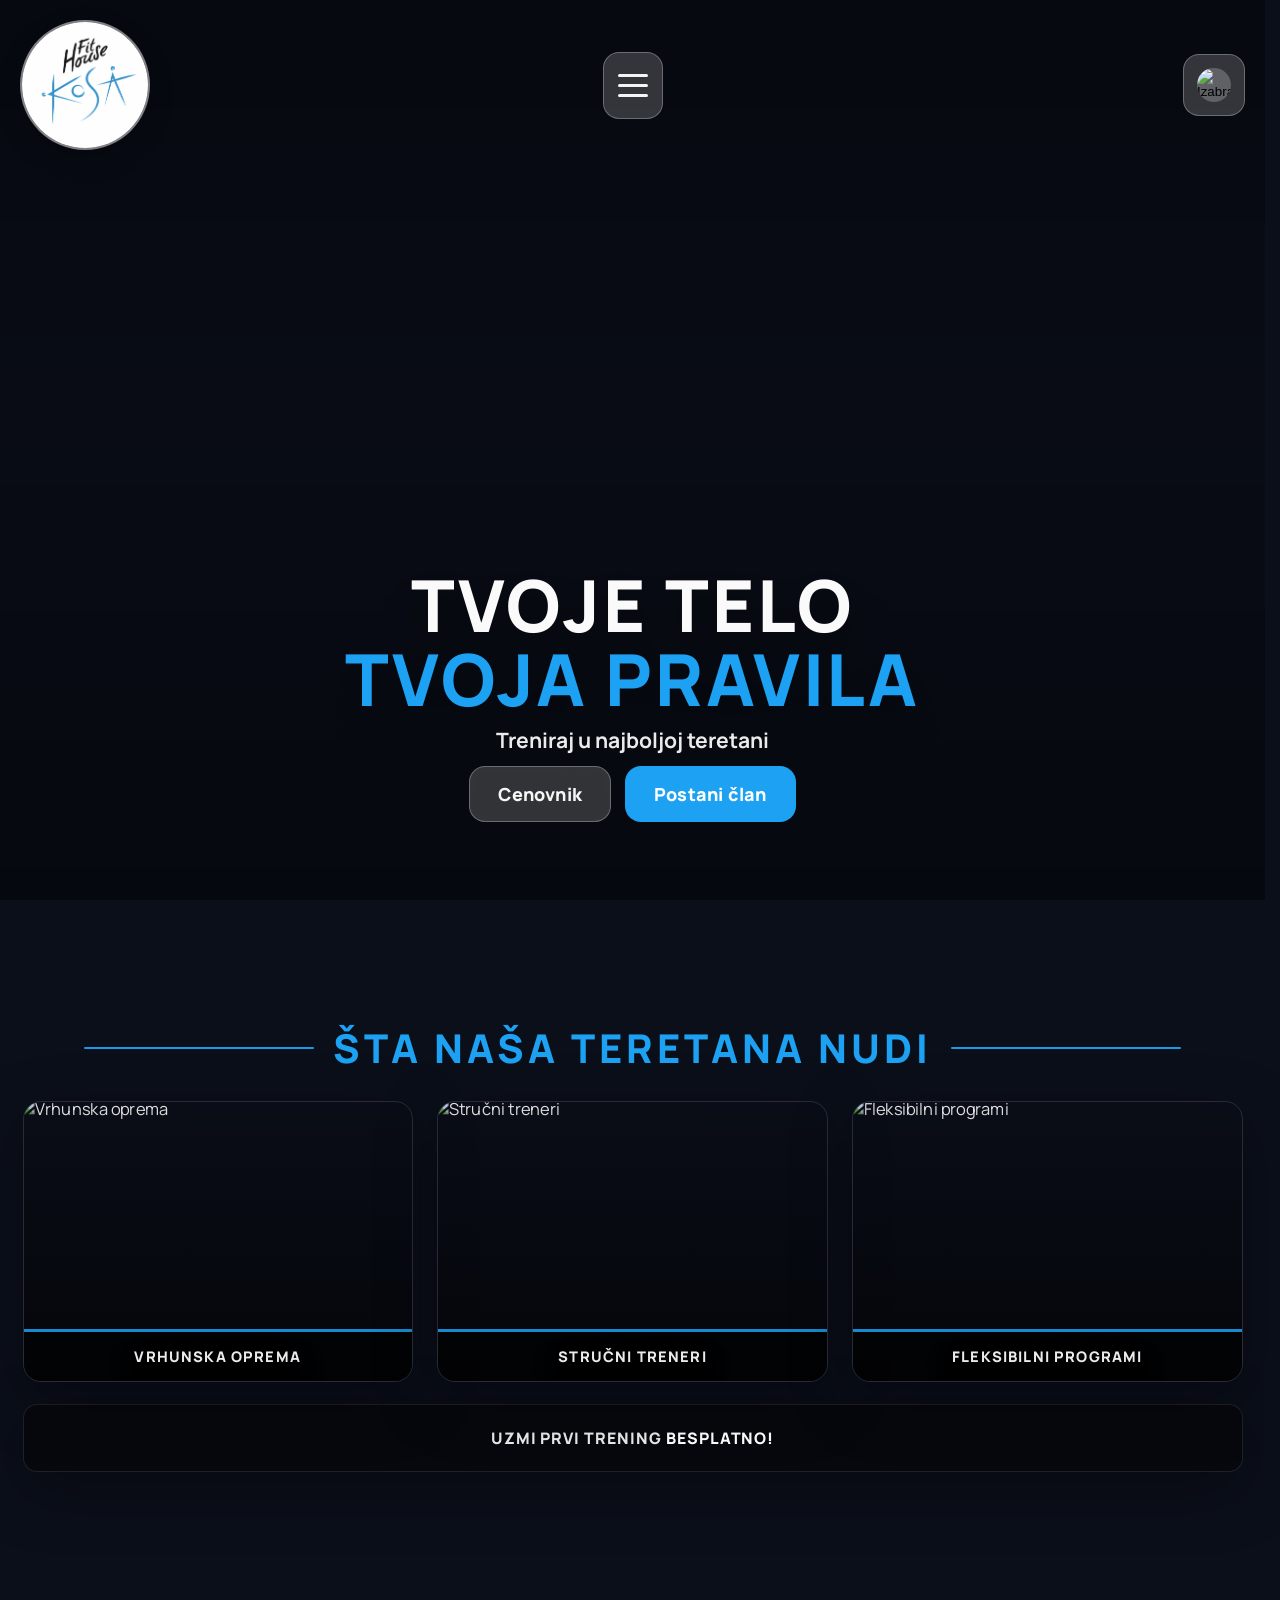
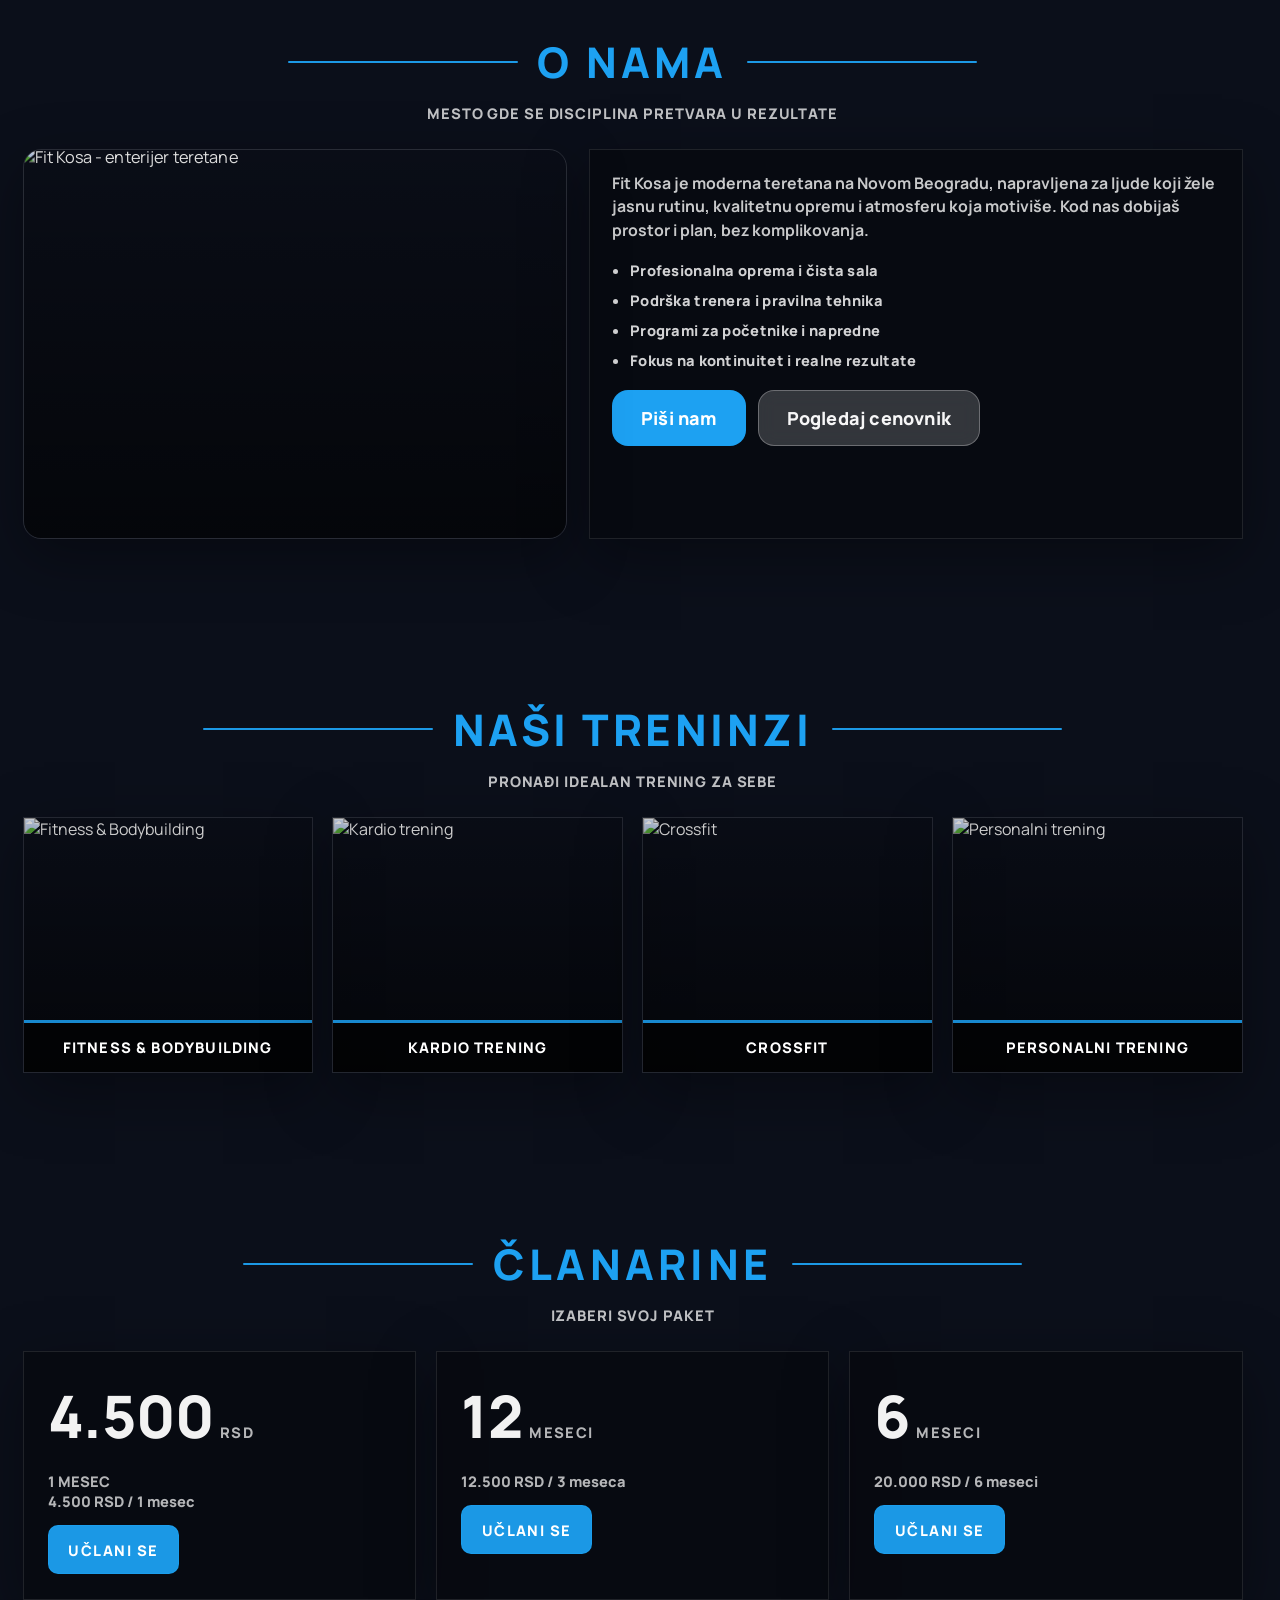
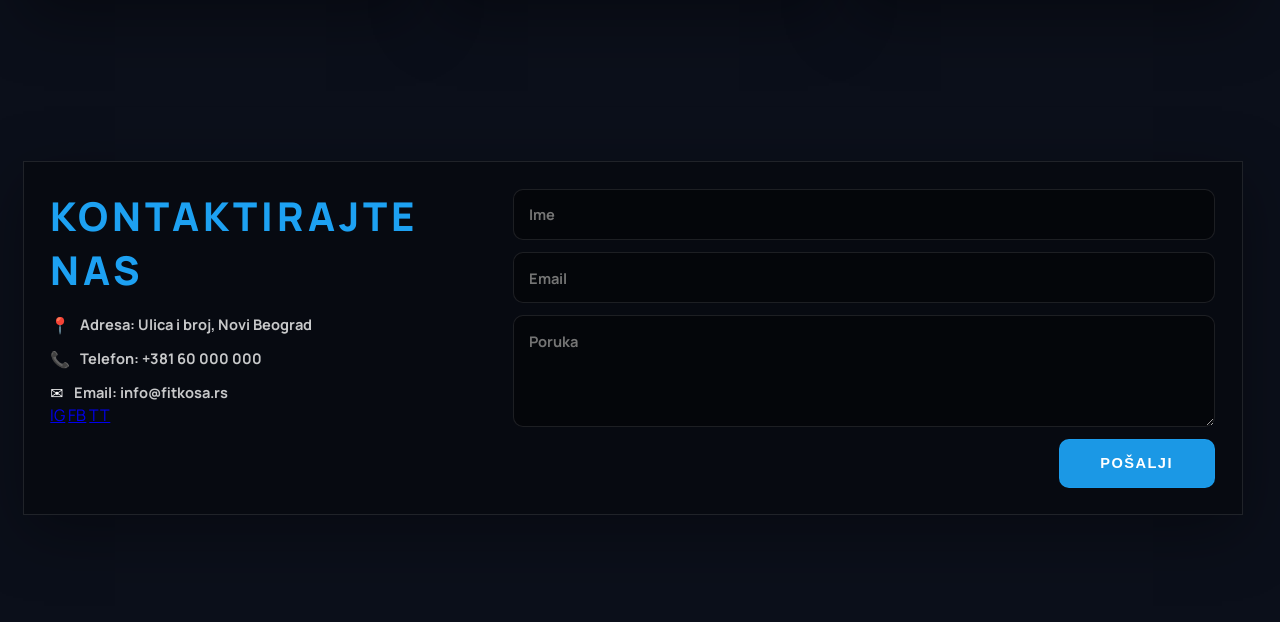
==== index.html @ b74ce701 "Add files via upload" ====
<!doctype html>
<html lang="sr">
  <head>
    <meta charset="UTF-8" />
    <meta name="viewport" content="width=device-width, initial-scale=1.0" />
    <title>Fit Kosa | Teretana Novi Beograd</title>

    <link rel="preconnect" href="https://fonts.googleapis.com" />
    <link rel="preconnect" href="https://fonts.gstatic.com" crossorigin />
    <link
      href="https://fonts.googleapis.com/css2?family=Manrope:wght@400;600;700;800&display=swap"
      rel="stylesheet"
    />

    <link rel="stylesheet" href="style.css" />
  </head>

  <body>
    <header class="site-header" id="siteHeader">
      <div class="container header-inner">
        <a class="brand" href="#pocetna" aria-label="Fit Kosa - početna">
          <span class="brand-logo-wrap" aria-hidden="true">
            <img class="brand-logo" src="img/logo.png" alt="Fit Kosa logo" />
          </span>
        </a>

        <div class="header-center">
          <div class="menu" data-dropdown="nav">
            <button
              class="menu-btn"
              type="button"
              data-dropdown-trigger="nav"
              aria-label="Otvori navigaciju"
              aria-expanded="false"
            >
              <span class="menu-btn-line"></span>
              <span class="menu-btn-line"></span>
              <span class="menu-btn-line"></span>
            </button>

            <nav
              class="dropdown"
              data-dropdown-panel="nav"
              aria-label="Sekcije sajta"
            >
              <!-- ACTIVE: Početna -->
              <a
                class="dropdown-link is-active"
                href="#pocetna"
                aria-current="page"
                >Početna</a
              >

              <a class="dropdown-link" href="#o-nama">O&nbsp;nama</a>

              <a class="dropdown-link" href="/cenovnik/cenovnik.html"
                >Cenovnik</a
              >

              <a class="dropdown-link" href="#kontakt">Kontakt</a>

              <a class="dropdown-cta" href="#postani-clan">Postani član</a>
            </nav>
          </div>
        </div>

        <div class="menu header-right" data-dropdown="lang">
          <button
            class="lang-btn"
            type="button"
            data-dropdown-trigger="lang"
            aria-label="Promeni jezik"
            aria-expanded="false"
          >
            <img class="lang-flag" src="img/lang-sr.png" alt="Izabrani jezik" />
          </button>

          <div
            class="dropdown dropdown--lang"
            data-dropdown-panel="lang"
            role="menu"
            aria-label="Izbor jezika"
          >
            <button
              class="lang-option"
              type="button"
              data-lang="en"
              aria-label="Switch to English"
            >
              <img class="lang-flag" src="img/lang-en.png" alt="English" />
            </button>
          </div>
        </div>
      </div>
    </header>

    <main>
      <!-- HERO -->
      <section class="hero" id="pocetna" aria-label="Početna">
        <div class="hero-box">
          <video
            class="hero-video"
            autoplay
            muted
            loop
            playsinline
            preload="metadata"
          >
            <source src="video/hero.mp4" type="video/mp4" />
            Vaš browser ne podržava video.
          </video>

          <div class="hero-overlay" aria-hidden="true"></div>

          <div class="hero-content" aria-label="Slogan i akcije">
            <div class="hero-group">
              <h1 class="hero-title">
                <span class="hero-title-white">TVOJE TELO</span>
                <span class="hero-title-blue">TVOJA PRAVILA</span>
              </h1>

              <p class="hero-subtitle">Treniraj u najboljoj teretani</p>

              <div class="hero-actions">
                <a class="btn btn-gray" href="cenovnik.html">Cenovnik</a>
                <a class="btn btn-blue" href="#postani-clan">Postani član</a>
              </div>
            </div>
          </div>
        </div>
      </section>

      <!-- HIGHLIGHTS -->
      <section class="highlights" aria-label="Istaknute prednosti">
        <div class="container">
          <header class="highlights-header">
            <h1 class="highlights-title highlights-title--lined">
              <span class="highlights-title-text">ŠTA NAŠA TERETANA NUDI</span>
            </h1>
          </header>

          <div class="highlight-grid">
            <article class="highlight-card">
              <img
                class="highlight-img"
                src="img/feature-1.jpg"
                alt="Vrhunska oprema"
                loading="lazy"
              />
              <div class="highlight-overlay" aria-hidden="true"></div>
              <div class="highlight-label">VRHUNSKA OPREMA</div>
            </article>

            <article class="highlight-card">
              <img
                class="highlight-img"
                src="img/feature-2.jpg"
                alt="Stručni treneri"
                loading="lazy"
              />
              <div class="highlight-overlay" aria-hidden="true"></div>
              <div class="highlight-label">STRUČNI TRENERI</div>
            </article>

            <article class="highlight-card">
              <img
                class="highlight-img"
                src="img/feature-3.jpg"
                alt="Fleksibilni programi"
                loading="lazy"
              />
              <div class="highlight-overlay" aria-hidden="true"></div>
              <div class="highlight-label">FLEKSIBILNI PROGRAMI</div>
            </article>
          </div>

          <div class="highlights-cta highlights-cta--center">
            <p class="highlights-cta-text">
              Uzmi prvi trening
              <span class="highlights-cta-strong">besplatno!</span>
            </p>
          </div>
        </div>
      </section>

      <!-- O NAMA -->
      <section class="about" id="o-nama" aria-label="O nama">
        <div class="container">
          <header class="about-header">
            <h1 class="about-title about-title--lined">
              <span class="about-title-text">O NAMA</span>
            </h1>
            <p class="about-subtitle">
              MESTO GDE SE DISCIPLINA PRETVARA U REZULTATE
            </p>
          </header>

          <div class="about-grid">
            <div class="about-media" aria-label="Fotografija teretane">
              <img
                class="about-img"
                src="img/about.jpg"
                alt="Fit Kosa - enterijer teretane"
                loading="lazy"
              />
              <div class="about-media-overlay" aria-hidden="true"></div>
            </div>

            <div class="about-content">
              <p class="about-text">
                Fit Kosa je moderna teretana na Novom Beogradu, napravljena za
                ljude koji žele jasnu rutinu, kvalitetnu opremu i atmosferu koja
                motiviše. Kod nas dobijaš prostor i plan, bez komplikovanja.
              </p>

              <ul class="about-list" aria-label="Zašto Fit Kosa">
                <li class="about-list-item">
                  Profesionalna oprema i čista sala
                </li>
                <li class="about-list-item">
                  Podrška trenera i pravilna tehnika
                </li>
                <li class="about-list-item">
                  Programi za početnike i napredne
                </li>
                <li class="about-list-item">
                  Fokus na kontinuitet i realne rezultate
                </li>
              </ul>

              <div class="about-actions">
                <a class="btn btn-blue" href="#kontakt">Piši nam</a>
                <a class="btn btn-gray" href="cenovnik.html"
                  >Pogledaj cenovnik</a
                >
              </div>
            </div>
          </div>
        </div>
      </section>

      <!-- NAŠI TRENINZI -->
      <section class="trainings" aria-label="Naši treninzi">
        <div class="container">
          <header class="trainings-header">
            <h1 class="trainings-title trainings-title--lined">
              <span class="trainings-title-text">NAŠI TRENINZI</span>
            </h1>

            <p class="trainings-subtitle">PRONAĐI IDEALAN TRENING ZA SEBE</p>
          </header>

          <div class="trainings-grid">
            <article class="training-card">
              <img
                class="training-img"
                src="img/training-1.jpg"
                alt="Fitness & Bodybuilding"
                loading="lazy"
              />
              <div class="training-overlay" aria-hidden="true"></div>
              <div class="training-label">FITNESS &amp; BODYBUILDING</div>
            </article>

            <article class="training-card">
              <img
                class="training-img"
                src="img/training-2.jpg"
                alt="Kardio trening"
                loading="lazy"
              />
              <div class="training-overlay" aria-hidden="true"></div>
              <div class="training-label">KARDIO TRENING</div>
            </article>

            <article class="training-card">
              <img
                class="training-img"
                src="img/training-3.jpg"
                alt="Crossfit"
                loading="lazy"
              />
              <div class="training-overlay" aria-hidden="true"></div>
              <div class="training-label">CROSSFIT</div>
            </article>

            <article class="training-card">
              <img
                class="training-img"
                src="img/training-4.jpg"
                alt="Personalni trening"
                loading="lazy"
              />
              <div class="training-overlay" aria-hidden="true"></div>
              <div class="training-label">PERSONALNI TRENING</div>
            </article>
          </div>
        </div>
      </section>

      <!-- ČLANARINE -->
      <section class="memberships" aria-label="Članarine">
        <div class="container">
          <header class="memberships-header">
            <h1 class="memberships-title memberships-title--lined">
              <span class="memberships-title-text">ČLANARINE</span>
            </h1>
            <p class="memberships-subtitle">IZABERI SVOJ PAKET</p>
          </header>

          <div class="memberships-row memberships-row--3">
            <article class="membership-card">
              <div class="membership-card-inner">
                <div class="membership-price">
                  <span class="membership-price-main">4.500</span>
                  <span class="membership-price-currency">RSD</span>
                </div>

                <div class="membership-meta">
                  <div class="membership-months">1 MESEC</div>
                  <div class="membership-note">4.500 RSD / 1 mesec</div>
                </div>

                <a class="membership-btn" href="#postani-clan">UČLANI SE</a>
              </div>
            </article>

            <article class="membership-card membership-card--featured">
              <div class="membership-card-inner">
                <div class="membership-price">
                  <span class="membership-price-main">12</span>
                  <span class="membership-price-unit">MESECI</span>
                </div>

                <div class="membership-meta">
                  <div class="membership-note">12.500 RSD / 3 meseca</div>
                </div>

                <a class="membership-btn" href="#postani-clan">UČLANI SE</a>
              </div>
            </article>

            <article class="membership-card">
              <div class="membership-card-inner">
                <div class="membership-price">
                  <span class="membership-price-main">6</span>
                  <span class="membership-price-unit">MESECI</span>
                </div>

                <div class="membership-meta">
                  <div class="membership-note">20.000 RSD / 6 meseci</div>
                </div>

                <a class="membership-btn" href="#postani-clan">UČLANI SE</a>
              </div>
            </article>
          </div>
        </div>
      </section>

      <!-- KONTAKT -->
      <section class="contact" id="kontakt" aria-label="Kontakt">
        <div class="container">
          <div class="contact-box">
            <div class="contact-left">
              <h1 class="contact-title contact-title--blue">
                KONTAKTIRAJTE NAS
              </h1>

              <ul class="contact-list" aria-label="Kontakt informacije">
                <li class="contact-item">
                  <span class="contact-icon" aria-hidden="true">📍</span>
                  <span class="contact-text"
                    >Adresa: Ulica i broj, Novi Beograd</span
                  >
                </li>
                <li class="contact-item">
                  <span class="contact-icon" aria-hidden="true">📞</span>
                  <span class="contact-text">Telefon: +381 60 000 000</span>
                </li>
                <li class="contact-item">
                  <span class="contact-icon" aria-hidden="true">✉️</span>
                  <span class="contact-text">Email: info@fitkosa.rs</span>
                </li>
              </ul>

              <div class="contact-social" aria-label="Društvene mreže">
                <a class="contact-social-link" href="#" aria-label="Instagram"
                  >IG</a
                >
                <a class="contact-social-link" href="#" aria-label="Facebook"
                  >FB</a
                >
                <a class="contact-social-link" href="#" aria-label="TikTok"
                  >TT</a
                >
              </div>
            </div>

            <form
              class="contact-form"
              action="#"
              method="post"
              aria-label="Kontakt forma"
            >
              <input
                class="contact-input"
                type="text"
                name="ime"
                placeholder="Ime"
                autocomplete="name"
              />
              <input
                class="contact-input"
                type="email"
                name="email"
                placeholder="Email"
                autocomplete="email"
              />
              <textarea
                class="contact-textarea"
                name="poruka"
                placeholder="Poruka"
                rows="4"
              ></textarea>

              <button class="contact-submit" type="submit">POŠALJI</button>
            </form>
          </div>
        </div>
      </section>

      <section id="cenovnik"></section>
      <section id="postani-clan"></section>
    </main>

    <script src="script.js"></script>
  </body>
</html>
---- style.css ----
/* Osnovno */
* {
  box-sizing: border-box;
}

:root {
  --brand-blue: #1da1f2;
  --dark-bg: #0b0f1a;

  /* Sekcije */
  --section-scale: 1.22;
  --title-to-content: 26px;

  /* Header */
  --header-height: 296px;

  /* Fade-in / Reveal */
  --reveal-duration: 700ms;
  --reveal-ease: cubic-bezier(0.2, 0.9, 0.2, 1);
}

html,
body {
  margin: 0;
  padding: 0;
  font-family: "Manrope", system-ui, -apple-system, "Segoe UI", Roboto, Arial,
    "Noto Sans", "Helvetica Neue", sans-serif;
  color: #0b1220;

  background: var(--dark-bg);
  scrollbar-gutter: stable;
}

@media (prefers-reduced-motion: reduce) {
  :root {
    --reveal-duration: 1ms;
  }
}

/* Layout helper */
.container {
  width: min(1220px, calc(100% - 32px));
  margin: 0 auto;
}

/* =========================
   Fade-in reveal helpers
   ========================= */
.reveal {
  opacity: 0;
  transform: translateY(18px);
  transition: opacity var(--reveal-duration) var(--reveal-ease),
    transform var(--reveal-duration) var(--reveal-ease);
  will-change: opacity, transform;
}

.reveal.is-visible {
  opacity: 1;
  transform: translateY(0);
}

/* Header/hero initial fade-in on page load */
.page-fade {
  opacity: 0;
  transform: translateY(-8px);
  transition: opacity 600ms var(--reveal-ease), transform 600ms var(--reveal-ease);
  will-change: opacity, transform;
}

.page-fade.is-visible {
  opacity: 1;
  transform: translateY(0);
}

/* =========================
   HEADER (sticky + sakriva se bez glitch-a)
   ========================= */

.site-header {
  position: sticky;
  top: 0;
  z-index: 1000;

  height: var(--header-height);

  background: transparent;
  border-bottom: 0;
  backdrop-filter: none;
  -webkit-backdrop-filter: none;

  pointer-events: auto;

  transition: opacity 180ms ease, transform 180ms ease;
  will-change: opacity, transform;
}

.site-header.is-hidden {
  opacity: 0;
  transform: translateY(-14px);
  pointer-events: none;
}

.site-header .container {
  width: min(1500px, calc(100% - 48px));
  margin: 0 auto;
}

.header-inner {
  height: var(--header-height);
  display: flex;
  align-items: center;
  justify-content: space-between;
  position: relative;
}

/* LEVO: logo */
.brand {
  display: inline-flex;
  align-items: center;
}

.brand-logo-wrap {
  height: 220px;
  width: 220px;
  display: inline-block;
  border-radius: 50%;
  overflow: hidden;

  border: 2px solid rgba(255, 255, 255, 0.42);
  box-shadow: 0 10px 26px rgba(0, 0, 0, 0.18);
  background: rgba(255, 255, 255, 0.12);
}

.brand-logo {
  height: 100%;
  width: 100%;
  display: block;
  object-fit: cover;
}

/* SREDINA: nav dugme centrirano */
.header-center {
  position: absolute;
  left: 0;
  right: 0;
  margin: 0 auto;

  display: flex;
  align-items: center;
  justify-content: center;

  pointer-events: none;
}

.header-center > * {
  pointer-events: auto;
}

/* DESNO: jezik */
.header-right {
  display: inline-flex;
  align-items: center;
}

/* Dropdown wrapper */
.menu {
  position: relative;
  display: inline-flex;
  align-items: center;
}

/* NAV dugme */
.menu-btn {
  background: rgba(255, 255, 255, 0.18);
  border: 1px solid rgba(255, 255, 255, 0.28);
  border-radius: 18px;
  padding: 22px 22px;
  cursor: pointer;
  transition: background 0.2s ease, border-color 0.2s ease;
  display: inline-block;
}

.menu-btn:hover {
  background: rgba(255, 255, 255, 0.24);
  border-color: rgba(255, 255, 255, 0.38);
}

.menu-btn-line {
  display: block;
  width: 44px;
  height: 4px;
  background: rgba(255, 255, 255, 0.95);
  margin: 10px 0;
  border-radius: 999px;
  transform-origin: center;
  transition: transform 0.28s cubic-bezier(0.2, 0.9, 0.2, 1),
    opacity 0.2s ease;
}

.menu[data-dropdown="nav"].is-open .menu-btn-line:nth-child(1) {
  transform: translateY(14px) rotate(45deg);
}
.menu[data-dropdown="nav"].is-open .menu-btn-line:nth-child(2) {
  opacity: 0;
  transform: scaleX(0.6);
}
.menu[data-dropdown="nav"].is-open .menu-btn-line:nth-child(3) {
  transform: translateY(-14px) rotate(-45deg);
}

/* JEZIK dugme */
.lang-btn {
  width: 86px;
  height: 86px;
  padding: 0;
  display: grid;
  place-items: center;

  background: rgba(255, 255, 255, 0.18);
  border: 1px solid rgba(255, 255, 255, 0.28);
  border-radius: 18px;
  cursor: pointer;
  transition: background 0.2s ease, border-color 0.2s ease;
}

.lang-btn:hover {
  background: rgba(255, 255, 255, 0.24);
  border-color: rgba(255, 255, 255, 0.38);
}

.lang-flag {
  width: 44px;
  height: 44px;
  border-radius: 999px;
  object-fit: cover;
  display: inline-block;
  background: rgba(255, 255, 255, 0.22);
}

/* Dropdown panel */
.dropdown {
  position: absolute;
  left: 0;
  top: calc(100% + 14px);
  width: 360px;
  padding: 18px;

  background: rgba(0, 0, 0, 0.55);
  border: 1px solid rgba(255, 255, 255, 0.16);
  border-radius: 18px;

  transform-origin: top left;
  transform: translateY(-10px) scale(0.98);
  opacity: 0;
  pointer-events: none;
  filter: blur(6px);
  transition: opacity 0.22s ease, transform 0.22s ease, filter 0.22s ease;

  backdrop-filter: blur(10px);
  -webkit-backdrop-filter: blur(10px);
}

.menu.is-open .dropdown {
  opacity: 1;
  transform: translateY(0) scale(1);
  pointer-events: auto;
  filter: blur(0);
}

/* NAV dropdown: centriran ispod dugmeta */
.menu[data-dropdown="nav"] .dropdown {
  left: 50%;
  right: auto;
  transform-origin: top center;
  transform: translateX(-50%) translateY(-10px) scale(0.98);
}

.menu[data-dropdown="nav"].is-open .dropdown {
  transform: translateX(-50%) translateY(0) scale(1);
}

/* Jezik dropdown uži */
.dropdown--lang {
  width: 140px;
  padding: 14px;
}

.menu[data-dropdown="lang"] .dropdown {
  left: 50%;
  right: auto;
  transform-origin: top center;
  transform: translateX(-50%) translateY(-10px) scale(0.98);
}

.menu[data-dropdown="lang"].is-open .dropdown {
  transform: translateX(-50%) translateY(0) scale(1);
}

/* Nav linkovi */
.dropdown-link {
  display: block;
  padding: 16px 14px;
  border-radius: 14px;
  color: rgba(255, 255, 255, 0.92);
  text-decoration: none;
  font-size: 26px;
  font-weight: 800;
  letter-spacing: 0.2px;
  white-space: nowrap;
  transition: background 0.2s ease, color 0.2s ease, border-color 0.2s ease;
}

.dropdown-link:hover {
  background: rgba(255, 255, 255, 0.14);
  color: rgba(255, 255, 255, 1);
}

/* Aktivni link u dropdown meniju */
.dropdown-link.is-active {
  border: 2px solid rgba(29, 161, 242, 0.95);
  background: rgba(29, 161, 242, 0.14);
  color: rgba(255, 255, 255, 1);
}

/* CTA u dropdown-u */
.dropdown-cta {
  display: block;
  margin-top: 10px;
  text-decoration: none;

  background: rgba(255, 255, 255, 0.92);
  color: #0b1220;

  padding: 18px 16px;
  border-radius: 14px;
  font-size: 26px;
  font-weight: 900;
  letter-spacing: 0.2px;
  line-height: 1;
  white-space: nowrap;
  transition: opacity 0.2s ease;
}

.dropdown-cta:hover {
  opacity: 0.92;
}

/* Lang opcija u dropdown-u */
.lang-option {
  width: 100%;
  background: transparent;
  border: 0;
  padding: 12px;
  border-radius: 12px;
  cursor: pointer;
  display: grid;
  place-items: center;
  transition: background 0.2s ease;
}

.lang-option:hover {
  background: rgba(255, 255, 255, 0.14);
}

/* =========================
   HERO (video)
   ========================= */

.hero {
  margin-top: calc(var(--header-height) * -1);
  padding-top: 0;
  padding-bottom: 48px;
}

.hero-box {
  width: 100%;
  height: 100svh;
  min-height: 680px;
  overflow: hidden;
  position: relative;
}

.hero-video {
  width: 100%;
  height: 100%;
  display: block;
  object-fit: cover;
  object-position: center;
}

.hero-overlay {
  position: absolute;
  inset: 0;
  background: linear-gradient(
    180deg,
    rgba(0, 0, 0, 0.4),
    rgba(0, 0, 0, 0.16) 45%,
    rgba(0, 0, 0, 0.42)
  );
}

.hero-content {
  position: absolute;
  inset: 0;
  display: grid;
  align-items: end;
  justify-items: center;
  padding: 24px;
  text-align: center;
}

.hero-group {
  width: min(1000px, 100%);
  padding-bottom: clamp(24px, 6vh, 96px);
}

.hero-title {
  margin: 0;
  text-transform: uppercase;
  font-weight: 800;
  letter-spacing: 0.04em;
  line-height: 1.03;
  font-size: clamp(40px, 5.6vw, 92px);
  text-shadow: 0 14px 42px rgba(0, 0, 0, 0.45);
}

.hero-title-white {
  color: rgba(255, 255, 255, 0.98);
  display: block;
}

.hero-title-blue {
  color: var(--brand-blue);
  display: block;
}

.hero-subtitle {
  margin: 8px 0 0;
  font-size: clamp(16px, 1.65vw, 22px);
  font-weight: 700;
  color: rgba(255, 255, 255, 0.92);
  text-shadow: 0 10px 30px rgba(0, 0, 0, 0.45);
}

.hero-actions {
  margin-top: 12px;
  display: inline-flex;
  gap: 14px;
  flex-wrap: wrap;
  justify-content: center;
}

/* Dugmad */
.btn {
  display: inline-flex;
  align-items: center;
  justify-content: center;

  padding: 18px 28px;
  border-radius: 16px;
  min-height: 56px;
  font-size: 18px;

  text-decoration: none;
  font-weight: 900;
  letter-spacing: 0.2px;
  line-height: 1;
  border: 1px solid transparent;
  transition: transform 0.15s ease, opacity 0.15s ease, background 0.15s ease,
    border-color 0.15s ease;
}

.btn:hover {
  transform: translateY(-1px);
}

.btn:active {
  transform: translateY(0);
  opacity: 0.96;
}

.btn-gray {
  background: rgba(255, 255, 255, 0.18);
  border-color: rgba(255, 255, 255, 0.28);
  color: rgba(255, 255, 255, 0.96);
  backdrop-filter: blur(10px);
  -webkit-backdrop-filter: blur(10px);
}

.btn-blue {
  background: var(--brand-blue);
  border-color: rgba(29, 161, 242, 0.85);
  color: #ffffff;
}

/* =========================
   SEKCIJE
   ========================= */

.about,
.highlights,
.trainings,
.memberships,
.contact {
  background: var(--dark-bg);
  color: #ffffff;
  position: relative;

  padding-top: calc(44px * var(--section-scale));
  padding-bottom: calc(88px * var(--section-scale));
}

.highlights {
  padding-top: calc(60px * var(--section-scale));
}

/* HIGHLIGHTS title header */
.highlights-header {
  text-align: center;
  margin-bottom: var(--title-to-content);
}

.highlights-title {
  margin: 0;
  font-weight: 900;
  letter-spacing: 0.10em;
  text-transform: uppercase;
  font-size: clamp(24px, 3.1vw, 40px);
  color: var(--brand-blue);
}

.highlights-title--lined {
  display: flex;
  align-items: center;
  justify-content: center;
  gap: calc(16px * var(--section-scale));
}

.highlights-title--lined::before,
.highlights-title--lined::after {
  content: "";
  height: 2px;
  width: min(230px, 26vw);
  background: rgba(29, 161, 242, 0.95);
  border-radius: 999px;
}

/* =========================
   ABOUT
   ========================= */

.about-header {
  text-align: center;
  margin-bottom: var(--title-to-content);
}

.about-title {
  margin: 0;
  font-weight: 900;
  letter-spacing: 0.10em;
  text-transform: uppercase;
  font-size: clamp(28px, 3.3vw, 44px);
  color: var(--brand-blue);
}

.about-title--lined {
  display: flex;
  align-items: center;
  justify-content: center;
  gap: calc(16px * var(--section-scale));
}

.about-title--lined::before,
.about-title--lined::after {
  content: "";
  height: 2px;
  width: min(230px, 26vw);
  background: rgba(29, 161, 242, 0.95);
  border-radius: 999px;
}

.about-subtitle {
  margin: 12px 0 0;
  font-weight: 800;
  letter-spacing: 0.06em;
  text-transform: uppercase;
  font-size: calc(12px * var(--section-scale));
  color: rgba(255, 255, 255, 0.75);
}

.about-grid {
  display: grid;
  grid-template-columns: 1fr 1.2fr;
  gap: calc(18px * var(--section-scale));
  align-items: stretch;
}

.about-media {
  position: relative;
  border-radius: 18px;
  overflow: hidden;
  min-height: calc(320px * var(--section-scale));
  border: 1px solid rgba(255, 255, 255, 0.12);
  box-shadow: 0 18px 60px rgba(0, 0, 0, 0.35);
}

.about-img {
  width: 100%;
  height: 100%;
  display: block;
  object-fit: cover;
  transform: scale(1.02);
}

.about-media-overlay {
  position: absolute;
  inset: 0;
  background: linear-gradient(180deg, rgba(0, 0, 0, 0.12), rgba(0, 0, 0, 0.62));
}

.about-content {
  padding: calc(18px * var(--section-scale));
  background: rgba(0, 0, 0, 0.35);
  border: 1px solid rgba(255, 255, 255, 0.10);
  box-shadow: 0 18px 60px rgba(0, 0, 0, 0.35);
}

.about-text {
  margin: 0;
  font-size: calc(13px * var(--section-scale));
  font-weight: 700;
  line-height: 1.5;
  color: rgba(255, 255, 255, 0.78);
}

.about-list {
  margin: calc(14px * var(--section-scale)) 0 0;
  padding-left: 18px;
  display: grid;
  gap: 10px;
}

.about-list-item {
  font-size: calc(12px * var(--section-scale));
  font-weight: 800;
  color: rgba(255, 255, 255, 0.82);
  letter-spacing: 0.02em;
}

.about-actions {
  margin-top: calc(16px * var(--section-scale));
  display: inline-flex;
  gap: 12px;
  flex-wrap: wrap;
}

/* =========================
   HIGHLIGHTS cards
   ========================= */

.highlight-grid {
  display: grid;
  grid-template-columns: repeat(3, 1fr);
  gap: calc(20px * var(--section-scale));
}

.highlight-card {
  position: relative;
  border-radius: 18px;
  overflow: hidden;
  min-height: calc(230px * var(--section-scale));

  border: 1px solid rgba(255, 255, 255, 0.12);
  box-shadow: 0 18px 60px rgba(0, 0, 0, 0.35);
}

.highlight-img {
  width: 100%;
  height: 100%;
  display: block;
  object-fit: cover;
  object-position: center;
  transform: scale(1.03);
}

.highlight-overlay {
  position: absolute;
  inset: 0;
  background: linear-gradient(
    180deg,
    rgba(0, 0, 0, 0.12),
    rgba(0, 0, 0, 0.62)
  );
}

.highlight-label {
  position: absolute;
  left: 0;
  right: 0;
  bottom: 0;

  padding: calc(12px * var(--section-scale)) 10px;
  text-align: center;

  font-size: calc(12px * var(--section-scale));
  font-weight: 900;
  letter-spacing: 0.08em;
  text-transform: uppercase;

  color: rgba(255, 255, 255, 0.92);
  background: rgba(0, 0, 0, 0.55);
  border-top: 3px solid rgba(29, 161, 242, 0.85);
  text-shadow: 0 10px 26px rgba(0, 0, 0, 0.55);
}

.highlights-cta {
  margin-top: calc(18px * var(--section-scale));
  display: flex;
  align-items: center;
  justify-content: center;

  padding: calc(18px * var(--section-scale));
  border-radius: 14px;

  background: rgba(0, 0, 0, 0.45);
  border: 1px solid rgba(255, 255, 255, 0.10);
  box-shadow: 0 18px 60px rgba(0, 0, 0, 0.35);
  text-align: center;
}

.highlights-cta-text {
  margin: 0;
  font-weight: 900;
  text-transform: uppercase;
  letter-spacing: 0.06em;
  font-size: calc(13px * var(--section-scale));
  color: rgba(255, 255, 255, 0.92);
}

.highlights-cta-strong {
  color: rgba(255, 255, 255, 1);
}

/* =========================
   TRAININGS
   ========================= */

.trainings-header {
  text-align: center;
  margin-bottom: var(--title-to-content);
}

.trainings-title {
  margin: 0;
  font-weight: 900;
  letter-spacing: 0.08em;
  text-transform: uppercase;
  font-size: clamp(30px, 3.4vw, 46px);
  color: var(--brand-blue);
}

.trainings-title--lined {
  display: flex;
  align-items: center;
  justify-content: center;
  gap: calc(16px * var(--section-scale));
}

.trainings-title--lined::before,
.trainings-title--lined::after {
  content: "";
  height: 2px;
  width: min(230px, 26vw);
  background: rgba(29, 161, 242, 0.95);
  border-radius: 999px;
}

.trainings-subtitle {
  margin: 12px 0 0;
  font-weight: 800;
  letter-spacing: 0.06em;
  text-transform: uppercase;
  font-size: calc(12px * var(--section-scale));
  color: rgba(255, 255, 255, 0.75);
}

.trainings-grid {
  display: grid;
  grid-template-columns: repeat(4, 1fr);
  gap: calc(16px * var(--section-scale));
}

.training-card {
  position: relative;
  border-radius: 0;
  overflow: hidden;
  height: calc(210px * var(--section-scale));
  border: 1px solid rgba(255, 255, 255, 0.10);
  box-shadow: 0 18px 60px rgba(0, 0, 0, 0.35);
}

.training-img {
  width: 100%;
  height: 100%;
  display: block;
  object-fit: cover;
}

.training-overlay {
  position: absolute;
  inset: 0;
  background: linear-gradient(
    180deg,
    rgba(0, 0, 0, 0.18),
    rgba(0, 0, 0, 0.62)
  );
}

.training-label {
  position: absolute;
  left: 0;
  right: 0;
  bottom: 0;
  padding: calc(12px * var(--section-scale)) 10px;
  text-align: center;
  font-size: calc(12px * var(--section-scale));
  font-weight: 900;
  letter-spacing: 0.08em;
  text-transform: uppercase;
  background: rgba(0, 0, 0, 0.55);
  border-top: 3px solid rgba(29, 161, 242, 0.85);
}

/* =========================
   MEMBERSHIPS
   ========================= */

.memberships-header {
  text-align: center;
  margin-bottom: var(--title-to-content);
}

.memberships-title {
  margin: 0;
  font-weight: 900;
  letter-spacing: 0.10em;
  text-transform: uppercase;
  font-size: clamp(28px, 3.3vw, 44px);
  color: var(--brand-blue);
}

.memberships-title--lined {
  display: flex;
  align-items: center;
  justify-content: center;
  gap: calc(16px * var(--section-scale));
}

.memberships-title--lined::before,
.memberships-title--lined::after {
  content: "";
  height: 2px;
  width: min(230px, 26vw);
  background: rgba(29, 161, 242, 0.95);
  border-radius: 999px;
}

.memberships-subtitle {
  margin: 12px 0 0;
  font-weight: 800;
  letter-spacing: 0.06em;
  text-transform: uppercase;
  font-size: calc(12px * var(--section-scale));
  color: rgba(255, 255, 255, 0.75);
}

.memberships-row {
  display: grid;
  gap: calc(16px * var(--section-scale));
}

.memberships-row--3 {
  grid-template-columns: repeat(3, 1fr);
}

.membership-card {
  border: 1px solid rgba(255, 255, 255, 0.10);
  background: rgba(0, 0, 0, 0.35);
  box-shadow: 0 18px 60px rgba(0, 0, 0, 0.35);
}

.membership-card-inner {
  padding: calc(20px * var(--section-scale));
  display: grid;
  align-content: center;
  gap: calc(12px * var(--section-scale));
}

.membership-price {
  display: flex;
  align-items: baseline;
  gap: 6px;
}

.membership-price-main {
  font-size: calc(48px * var(--section-scale));
  font-weight: 900;
  color: rgba(255, 255, 255, 0.95);
}

.membership-price-currency,
.membership-price-unit {
  font-size: calc(12px * var(--section-scale));
  font-weight: 900;
  letter-spacing: 0.10em;
  text-transform: uppercase;
  color: rgba(255, 255, 255, 0.70);
}

.membership-note,
.membership-months {
  font-size: calc(12px * var(--section-scale));
  font-weight: 800;
  color: rgba(255, 255, 255, 0.70);
}

.membership-btn {
  display: inline-flex;
  align-items: center;
  justify-content: center;
  width: fit-content;

  padding: calc(11px * var(--section-scale)) calc(16px * var(--section-scale));
  border-radius: 10px;
  text-decoration: none;

  font-size: calc(12px * var(--section-scale));
  font-weight: 900;
  letter-spacing: 0.10em;
  text-transform: uppercase;

  color: #ffffff;
  background: rgba(29, 161, 242, 0.95);
  border: 1px solid rgba(29, 161, 242, 0.65);
}

/* =========================
   CONTACT
   ========================= */

.contact-box {
  display: grid;
  grid-template-columns: 1fr 1.6fr;
  gap: calc(20px * var(--section-scale));

  padding: calc(22px * var(--section-scale));
  background: rgba(0, 0, 0, 0.35);
  border: 1px solid rgba(255, 255, 255, 0.10);
  box-shadow: 0 18px 60px rgba(0, 0, 0, 0.35);
  color: #ffffff;
}

.contact-title {
  margin: 0 0 calc(14px * var(--section-scale));
  font-weight: 900;
  letter-spacing: 0.10em;
  text-transform: uppercase;
  font-size: clamp(28px, 3.1vw, 42px);
}

.contact-title--blue {
  color: var(--brand-blue);
}

.contact-list {
  list-style: none;
  padding: 0;
  margin: 0;
  display: grid;
  gap: calc(10px * var(--section-scale));
}

.contact-item {
  display: flex;
  gap: 10px;
  align-items: flex-start;
}

.contact-text {
  font-size: calc(12px * var(--section-scale));
  font-weight: 700;
  color: rgba(255, 255, 255, 0.78);
}

.contact-form {
  display: grid;
  gap: calc(10px * var(--section-scale));
}

.contact-input,
.contact-textarea {
  width: 100%;
  padding: calc(12px * var(--section-scale));
  border-radius: 10px;
  background: rgba(0, 0, 0, 0.40);
  border: 1px solid rgba(255, 255, 255, 0.10);
  color: rgba(255, 255, 255, 0.92);
  font-family: inherit;
  font-size: calc(12px * var(--section-scale));
  font-weight: 700;
}

.contact-submit {
  justify-self: end;
  width: calc(128px * var(--section-scale));
  height: calc(40px * var(--section-scale));
  border-radius: 10px;
  cursor: pointer;

  border: 1px solid rgba(29, 161, 242, 0.55);
  background: rgba(29, 161, 242, 0.95);
  color: #ffffff;

  font-weight: 900;
  font-size: calc(12px * var(--section-scale));
  letter-spacing: 0.10em;
  text-transform: uppercase;
}

/* =========================
   Responsive (postojeći)
   ========================= */
@media (max-width: 980px) {
  .about-grid {
    grid-template-columns: 1fr;
  }

  .trainings-grid {
    grid-template-columns: repeat(2, 1fr);
  }

  .memberships-row--3 {
    grid-template-columns: repeat(2, 1fr);
  }

  .contact-box {
    grid-template-columns: 1fr;
  }

  .contact-submit {
    justify-self: start;
  }
}

@media (max-width: 860px) {
  .highlight-grid {
    grid-template-columns: 1fr;
  }
}

@media (max-width: 560px) {
  .trainings-grid {
    grid-template-columns: 1fr;
  }

  .memberships-row--3 {
    grid-template-columns: 1fr;
  }
}

@media (max-width: 820px) {
  .site-header .container {
    width: calc(100% - 32px);
  }

  .brand-logo-wrap {
    height: 170px;
    width: 170px;
  }

  .dropdown {
    width: min(92vw, 360px);
  }

  .hero-box {
    min-height: 620px;
  }

  .hero-title {
    font-size: clamp(34px, 9vw, 64px);
  }

  .hero-group {
    padding-bottom: clamp(18px, 5vh, 70px);
  }

  .btn {
    padding: 16px 22px;
    min-height: 52px;
    font-size: 16px;
  }
}

/* =========================
   Laptop responsive (NOVO)
   Samo laptop; desktop NE DIRAMO
   ========================= */
@media (max-height: 900px) and (min-width: 900px) {
  :root {
    --header-height: 170px;
  }

  .site-header .container {
    width: min(1400px, calc(100% - 40px));
  }

  .brand-logo-wrap {
    width: 130px;
    height: 130px;
  }

  .menu-btn {
    padding: 14px 14px;
    border-radius: 16px;
  }

  .menu-btn-line {
    width: 30px;
    height: 3px;
    margin: 7px 0;
  }

  .menu[data-dropdown="nav"].is-open .menu-btn-line:nth-child(1) {
    transform: translateY(10px) rotate(45deg);
  }
  .menu[data-dropdown="nav"].is-open .menu-btn-line:nth-child(3) {
    transform: translateY(-10px) rotate(-45deg);
  }

  .lang-btn {
    width: 62px;
    height: 62px;
    border-radius: 16px;
  }

  .lang-flag {
    width: 34px;
    height: 34px;
  }

  .dropdown {
    width: 300px;
    padding: 12px;
    top: calc(100% + 10px);

    /* Na laptopu ne želimo skrol u dropdown-u */
    max-height: none;
    overflow: visible;
  }

  .dropdown-link {
    padding: 12px 12px;
    border-radius: 12px;
    font-size: 18px;
    font-weight: 800;
  }

  .dropdown-cta {
    padding: 14px 12px;
    border-radius: 12px;
    font-size: 18px;
  }
}
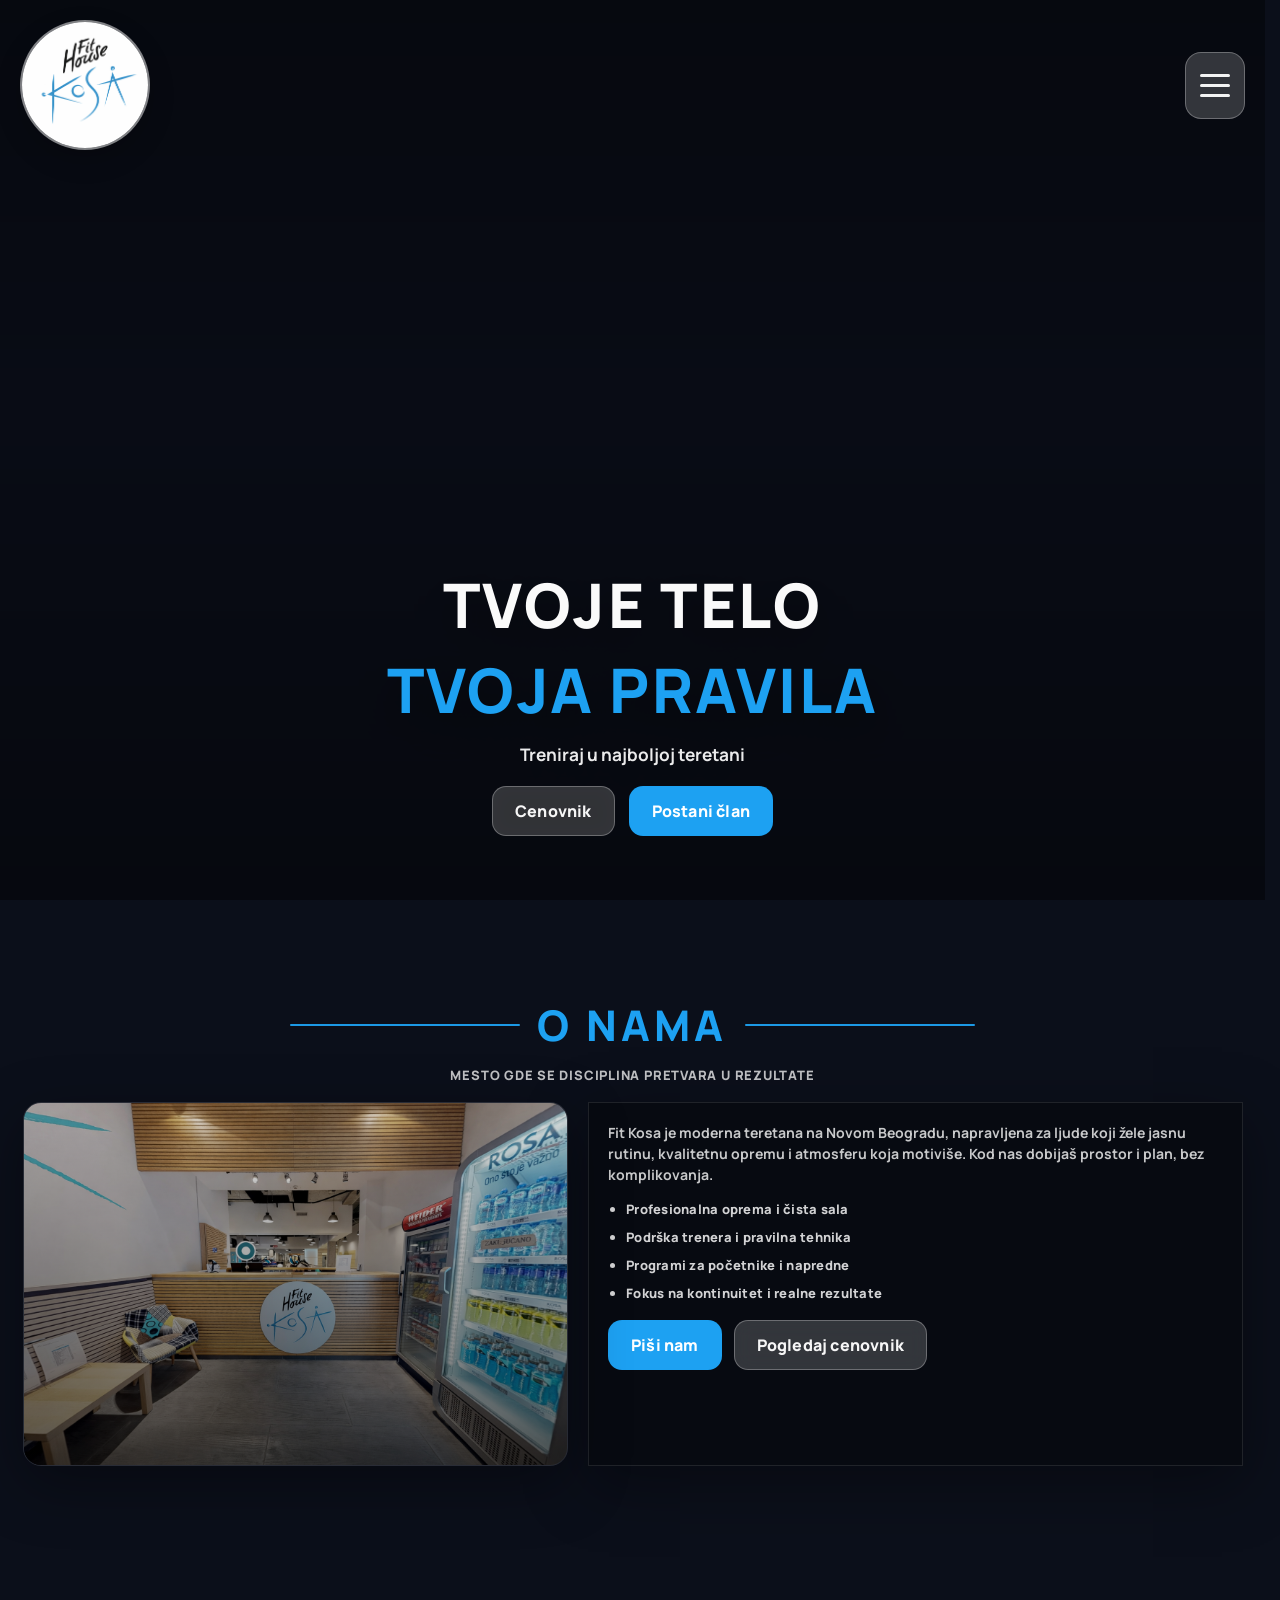
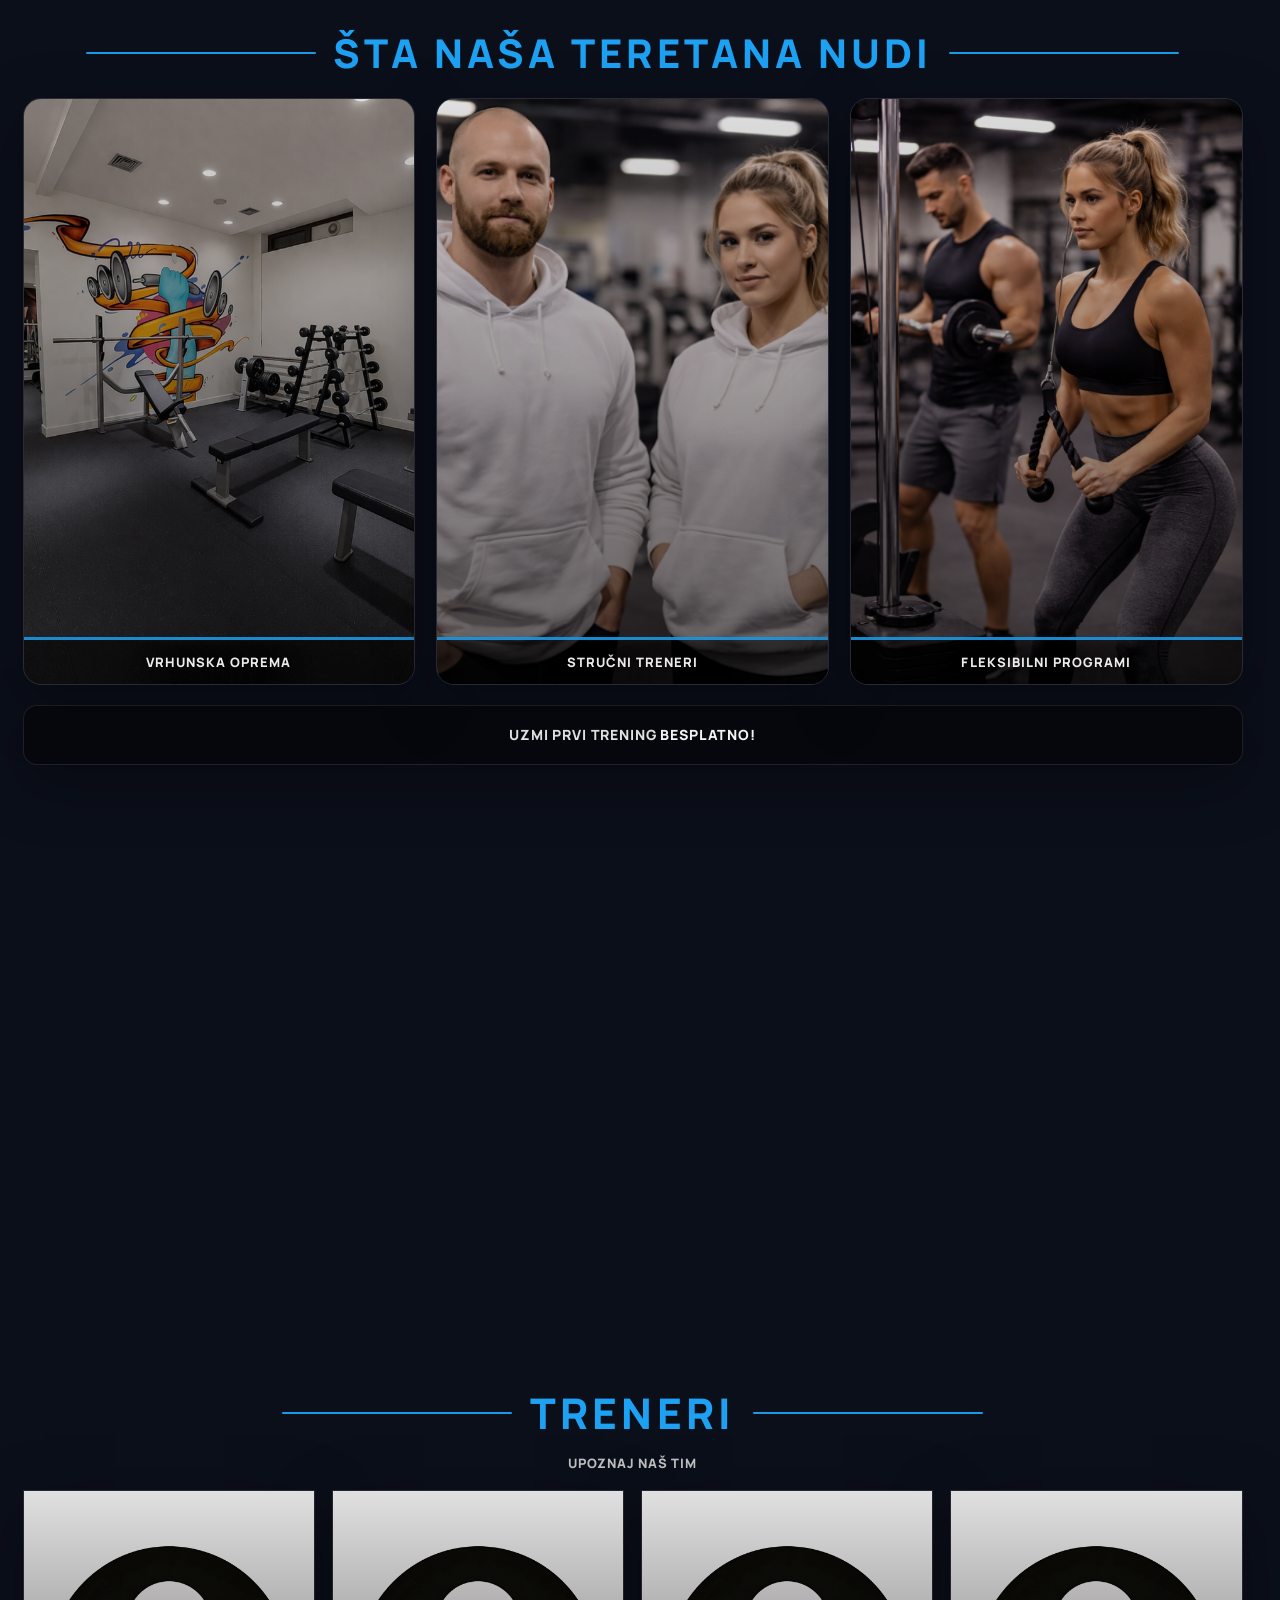
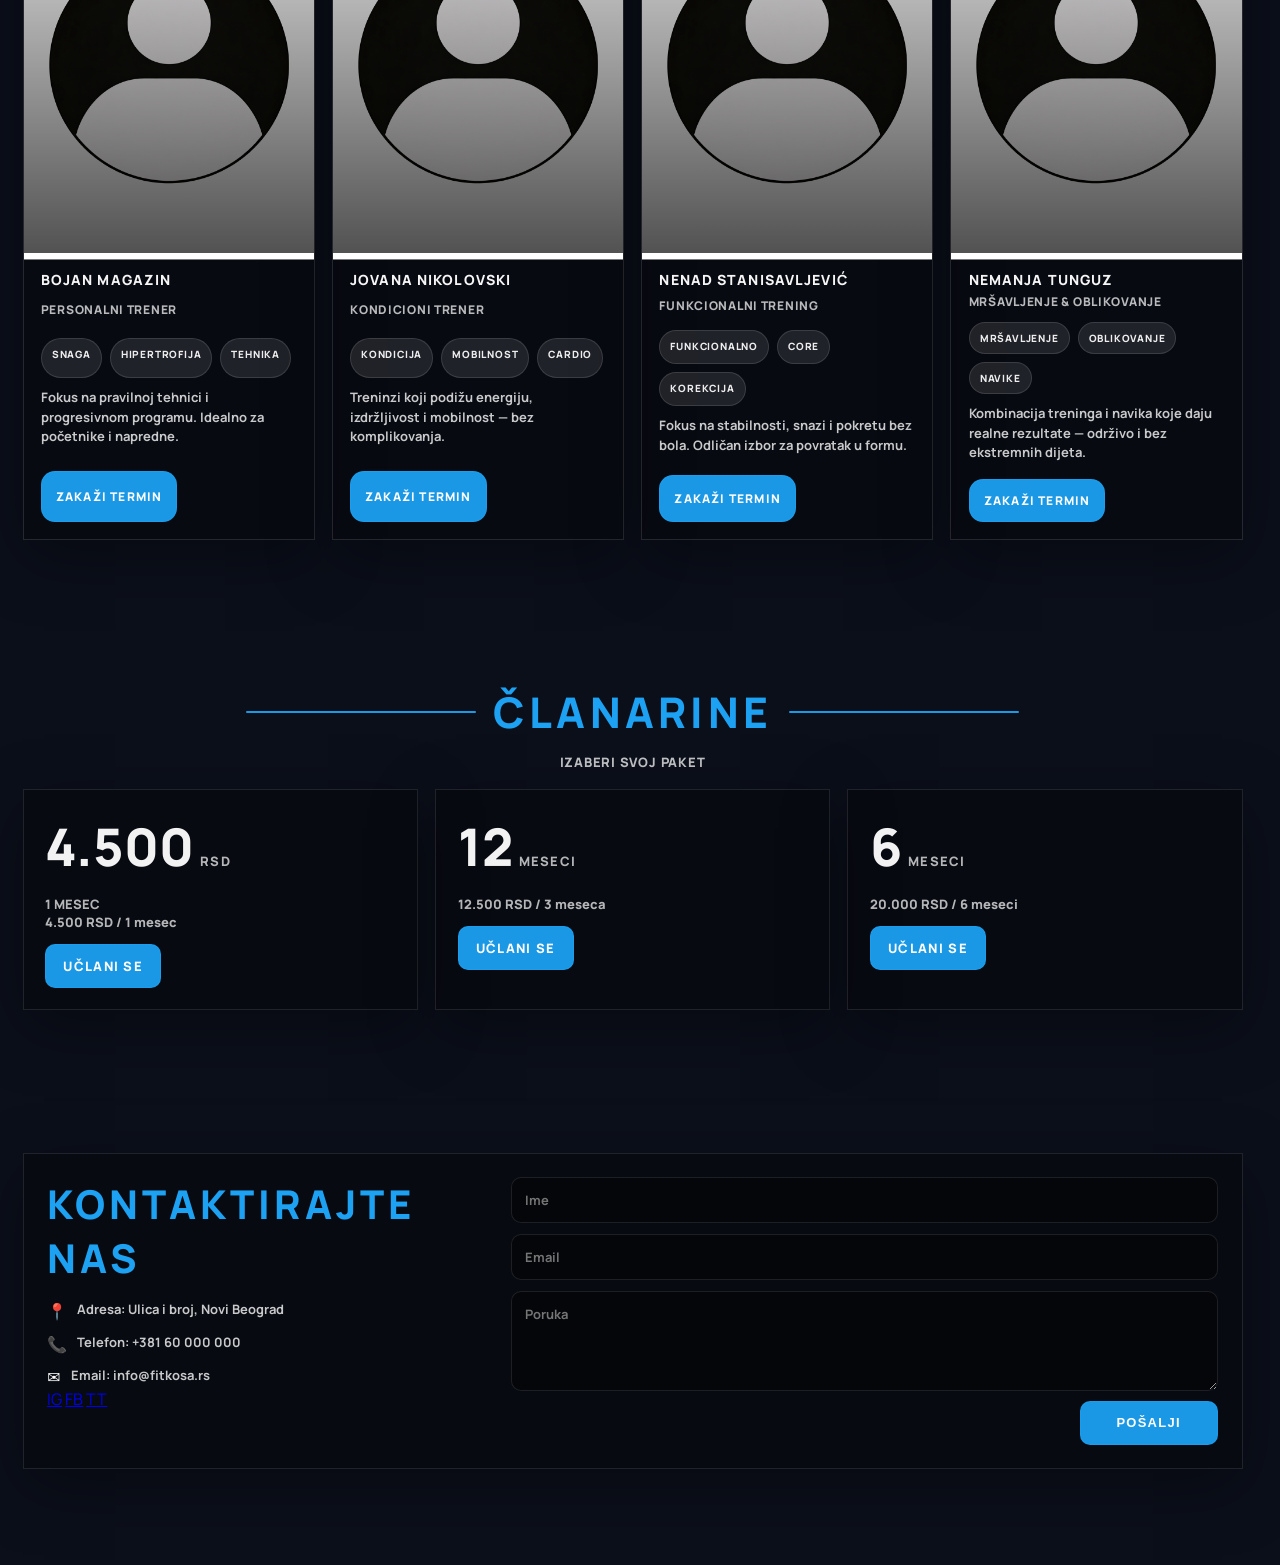
==== commit 39d0ff4f: "Add files via upload" ====
--- a/index.html
+++ b/index.html
@@ -18,14 +18,14 @@
   <body>
     <header class="site-header" id="siteHeader">
       <div class="container header-inner">
-        <a class="brand" href="#pocetna" aria-label="Fit Kosa - početna">
+        <a class="brand" href="index.html" aria-label="Fit Kosa - početna">
           <span class="brand-logo-wrap" aria-hidden="true">
             <img class="brand-logo" src="img/logo.png" alt="Fit Kosa logo" />
           </span>
         </a>
 
-        <div class="header-center">
-          <div class="menu" data-dropdown="nav">
+        <div class="header-right">
+          <div class="menu header-nav" data-dropdown="nav">
             <button
               class="menu-btn"
               type="button"
@@ -43,53 +43,23 @@
               data-dropdown-panel="nav"
               aria-label="Sekcije sajta"
             >
-              <!-- ACTIVE: Početna -->
               <a
                 class="dropdown-link is-active"
-                href="#pocetna"
+                href="index.html"
                 aria-current="page"
                 >Početna</a
               >
-
-              <a class="dropdown-link" href="#o-nama">O&nbsp;nama</a>
-
+              <a class="dropdown-link" href="/treneri/treneri.html">Treneri</a>
+              <a class="dropdown-link" href="/onama/onama.html">O&nbsp;nama</a>
               <a class="dropdown-link" href="/cenovnik/cenovnik.html"
                 >Cenovnik</a
               >
-
-              <a class="dropdown-link" href="#kontakt">Kontakt</a>
-
-              <a class="dropdown-cta" href="#postani-clan">Postani član</a>
+              <a class="dropdown-link" href="/kontakt/kontakt.html">Kontakt</a>
+              <a class="dropdown-cta" href="/clan/clan.html">Postani član</a>
             </nav>
           </div>
-        </div>
-
-        <div class="menu header-right" data-dropdown="lang">
-          <button
-            class="lang-btn"
-            type="button"
-            data-dropdown-trigger="lang"
-            aria-label="Promeni jezik"
-            aria-expanded="false"
-          >
-            <img class="lang-flag" src="img/lang-sr.png" alt="Izabrani jezik" />
-          </button>
-
-          <div
-            class="dropdown dropdown--lang"
-            data-dropdown-panel="lang"
-            role="menu"
-            aria-label="Izbor jezika"
-          >
-            <button
-              class="lang-option"
-              type="button"
-              data-lang="en"
-              aria-label="Switch to English"
-            >
-              <img class="lang-flag" src="img/lang-en.png" alt="English" />
-            </button>
-          </div>
+
+          <!-- ✅ uklonjeno: promena jezika -->
         </div>
       </div>
     </header>
@@ -122,63 +92,12 @@
               <p class="hero-subtitle">Treniraj u najboljoj teretani</p>
 
               <div class="hero-actions">
-                <a class="btn btn-gray" href="cenovnik.html">Cenovnik</a>
+                <a class="btn btn-gray" href="/cenovnik/cenovnik.html"
+                  >Cenovnik</a
+                >
                 <a class="btn btn-blue" href="#postani-clan">Postani član</a>
               </div>
             </div>
-          </div>
-        </div>
-      </section>
-
-      <!-- HIGHLIGHTS -->
-      <section class="highlights" aria-label="Istaknute prednosti">
-        <div class="container">
-          <header class="highlights-header">
-            <h1 class="highlights-title highlights-title--lined">
-              <span class="highlights-title-text">ŠTA NAŠA TERETANA NUDI</span>
-            </h1>
-          </header>
-
-          <div class="highlight-grid">
-            <article class="highlight-card">
-              <img
-                class="highlight-img"
-                src="img/feature-1.jpg"
-                alt="Vrhunska oprema"
-                loading="lazy"
-              />
-              <div class="highlight-overlay" aria-hidden="true"></div>
-              <div class="highlight-label">VRHUNSKA OPREMA</div>
-            </article>
-
-            <article class="highlight-card">
-              <img
-                class="highlight-img"
-                src="img/feature-2.jpg"
-                alt="Stručni treneri"
-                loading="lazy"
-              />
-              <div class="highlight-overlay" aria-hidden="true"></div>
-              <div class="highlight-label">STRUČNI TRENERI</div>
-            </article>
-
-            <article class="highlight-card">
-              <img
-                class="highlight-img"
-                src="img/feature-3.jpg"
-                alt="Fleksibilni programi"
-                loading="lazy"
-              />
-              <div class="highlight-overlay" aria-hidden="true"></div>
-              <div class="highlight-label">FLEKSIBILNI PROGRAMI</div>
-            </article>
-          </div>
-
-          <div class="highlights-cta highlights-cta--center">
-            <p class="highlights-cta-text">
-              Uzmi prvi trening
-              <span class="highlights-cta-strong">besplatno!</span>
-            </p>
           </div>
         </div>
       </section>
@@ -199,7 +118,7 @@
             <div class="about-media" aria-label="Fotografija teretane">
               <img
                 class="about-img"
-                src="img/about.jpg"
+                src="img/enterijer.png"
                 alt="Fit Kosa - enterijer teretane"
                 loading="lazy"
               />
@@ -230,11 +149,64 @@
 
               <div class="about-actions">
                 <a class="btn btn-blue" href="#kontakt">Piši nam</a>
-                <a class="btn btn-gray" href="cenovnik.html"
+                <a class="btn btn-gray" href="/cenovnik/cenovnik.html"
                   >Pogledaj cenovnik</a
                 >
               </div>
             </div>
+          </div>
+        </div>
+      </section>
+
+      <!-- ŠTA NUDIMO -->
+      <section class="highlights" aria-label="Istaknute prednosti">
+        <div class="container">
+          <header class="highlights-header">
+            <h1 class="highlights-title highlights-title--lined">
+              <span class="highlights-title-text">ŠTA NAŠA TERETANA NUDI</span>
+            </h1>
+          </header>
+
+          <div class="highlight-grid">
+            <article class="highlight-card">
+              <img
+                class="highlight-img"
+                src="img/oprema.png"
+                alt="Vrhunska oprema"
+                loading="lazy"
+              />
+              <div class="highlight-overlay" aria-hidden="true"></div>
+              <div class="highlight-label">VRHUNSKA OPREMA</div>
+            </article>
+
+            <article class="highlight-card">
+              <img
+                class="highlight-img"
+                src="img/treneri.png"
+                alt="Stručni treneri"
+                loading="lazy"
+              />
+              <div class="highlight-overlay" aria-hidden="true"></div>
+              <div class="highlight-label">STRUČNI TRENERI</div>
+            </article>
+
+            <article class="highlight-card">
+              <img
+                class="highlight-img"
+                src="img/trening.png"
+                alt="Fleksibilni programi"
+                loading="lazy"
+              />
+              <div class="highlight-overlay" aria-hidden="true"></div>
+              <div class="highlight-label">FLEKSIBILNI PROGRAMI</div>
+            </article>
+          </div>
+
+          <div class="highlights-cta highlights-cta--center">
+            <p class="highlights-cta-text">
+              Uzmi prvi trening
+              <span class="highlights-cta-strong">besplatno!</span>
+            </p>
           </div>
         </div>
       </section>
@@ -254,7 +226,7 @@
             <article class="training-card">
               <img
                 class="training-img"
-                src="img/training-1.jpg"
+                src="img/img1.png"
                 alt="Fitness & Bodybuilding"
                 loading="lazy"
               />
@@ -265,7 +237,7 @@
             <article class="training-card">
               <img
                 class="training-img"
-                src="img/training-2.jpg"
+                src="img/img2.png"
                 alt="Kardio trening"
                 loading="lazy"
               />
@@ -276,7 +248,7 @@
             <article class="training-card">
               <img
                 class="training-img"
-                src="img/training-3.jpg"
+                src="img/img3.png"
                 alt="Crossfit"
                 loading="lazy"
               />
@@ -287,12 +259,152 @@
             <article class="training-card">
               <img
                 class="training-img"
-                src="img/training-4.jpg"
+                src="img/img4.png"
                 alt="Personalni trening"
                 loading="lazy"
               />
               <div class="training-overlay" aria-hidden="true"></div>
               <div class="training-label">PERSONALNI TRENING</div>
+            </article>
+          </div>
+        </div>
+      </section>
+
+      <!-- TRENERI -->
+      <section class="trainers" id="treneri" aria-label="Treneri">
+        <div class="container">
+          <header class="trainers-header">
+            <h1 class="trainers-title trainers-title--lined">
+              <span class="trainers-title-text">TRENERI</span>
+            </h1>
+            <p class="trainers-subtitle">UPOZNAJ NAŠ TIM</p>
+          </header>
+
+          <div class="trainers-grid">
+            <article class="trainer-card" aria-label="Trener Bojan Magazin">
+              <div class="trainer-media">
+                <img
+                  class="trainer-img"
+                  src="img/profile.png"
+                  alt="Bojan Magazin"
+                  loading="lazy"
+                />
+                <div class="trainer-overlay" aria-hidden="true"></div>
+              </div>
+
+              <div class="trainer-body">
+                <h2 class="trainer-name">BOJAN MAGAZIN</h2>
+                <p class="trainer-role">Personalni trener</p>
+
+                <ul class="trainer-tags" aria-label="Specijalnosti">
+                  <li class="trainer-tag">SNAGA</li>
+                  <li class="trainer-tag">HIPERTROFIJA</li>
+                  <li class="trainer-tag">TEHNIKA</li>
+                </ul>
+
+                <p class="trainer-bio">
+                  Fokus na pravilnoj tehnici i progresivnom programu. Idealno za
+                  početnike i napredne.
+                </p>
+
+                <a class="trainer-cta" href="#kontakt">ZAKAŽI TERMIN</a>
+              </div>
+            </article>
+
+            <article
+              class="trainer-card"
+              aria-label="Trenerka Jovana Nikolovski"
+            >
+              <div class="trainer-media">
+                <img
+                  class="trainer-img"
+                  src="img/profile.png"
+                  alt="Jovana Nikolovski"
+                  loading="lazy"
+                />
+                <div class="trainer-overlay" aria-hidden="true"></div>
+              </div>
+
+              <div class="trainer-body">
+                <h2 class="trainer-name">JOVANA NIKOLOVSKI</h2>
+                <p class="trainer-role">Kondicioni trener</p>
+
+                <ul class="trainer-tags" aria-label="Specijalnosti">
+                  <li class="trainer-tag">KONDICIJA</li>
+                  <li class="trainer-tag">MOBILNOST</li>
+                  <li class="trainer-tag">CARDIO</li>
+                </ul>
+
+                <p class="trainer-bio">
+                  Treninzi koji podižu energiju, izdržljivost i mobilnost — bez
+                  komplikovanja.
+                </p>
+
+                <a class="trainer-cta" href="#kontakt">ZAKAŽI TERMIN</a>
+              </div>
+            </article>
+
+            <article
+              class="trainer-card"
+              aria-label="Trener Nenad Stanisavljević"
+            >
+              <div class="trainer-media">
+                <img
+                  class="trainer-img"
+                  src="img/profile.png"
+                  alt="Nenad Stanisavljević"
+                  loading="lazy"
+                />
+                <div class="trainer-overlay" aria-hidden="true"></div>
+              </div>
+
+              <div class="trainer-body">
+                <h2 class="trainer-name">NENAD STANISAVLJEVIĆ</h2>
+                <p class="trainer-role">Funkcionalni trening</p>
+
+                <ul class="trainer-tags" aria-label="Specijalnosti">
+                  <li class="trainer-tag">FUNKCIONALNO</li>
+                  <li class="trainer-tag">CORE</li>
+                  <li class="trainer-tag">KOREKCIJA</li>
+                </ul>
+
+                <p class="trainer-bio">
+                  Fokus na stabilnosti, snazi i pokretu bez bola. Odličan izbor
+                  za povratak u formu.
+                </p>
+
+                <a class="trainer-cta" href="#kontakt">ZAKAŽI TERMIN</a>
+              </div>
+            </article>
+
+            <article class="trainer-card" aria-label="Trener Nemanja Tunguz">
+              <div class="trainer-media">
+                <img
+                  class="trainer-img"
+                  src="img/profile.png"
+                  alt="Nemanja Tunguz"
+                  loading="lazy"
+                />
+                <div class="trainer-overlay" aria-hidden="true"></div>
+              </div>
+
+              <div class="trainer-body">
+                <h2 class="trainer-name">NEMANJA TUNGUZ</h2>
+                <p class="trainer-role">Mršavljenje &amp; oblikovanje</p>
+
+                <ul class="trainer-tags" aria-label="Specijalnosti">
+                  <li class="trainer-tag">MRŠAVLJENJE</li>
+                  <li class="trainer-tag">OBLIKOVANJE</li>
+                  <li class="trainer-tag">NAVIKE</li>
+                </ul>
+
+                <p class="trainer-bio">
+                  Kombinacija treninga i navika koje daju realne rezultate —
+                  održivo i bez ekstremnih dijeta.
+                </p>
+
+                <a class="trainer-cta" href="#kontakt">ZAKAŽI TERMIN</a>
+              </div>
             </article>
           </div>
         </div>
@@ -423,17 +535,15 @@
                 placeholder="Poruka"
                 rows="4"
               ></textarea>
-
               <button class="contact-submit" type="submit">POŠALJI</button>
             </form>
           </div>
         </div>
       </section>
 
-      <section id="cenovnik"></section>
       <section id="postani-clan"></section>
     </main>
 
     <script src="script.js"></script>
   </body>
-</html>+</html>
--- a/style.css
+++ b/style.css
@@ -13,6 +13,7 @@
 
   /* Header */
   --header-height: 296px;
+  --header-ease: cubic-bezier(0.2, 0.9, 0.2, 1);
 
   /* Fade-in / Reveal */
   --reveal-duration: 700ms;
@@ -23,17 +24,33 @@
 body {
   margin: 0;
   padding: 0;
-  font-family: "Manrope", system-ui, -apple-system, "Segoe UI", Roboto, Arial,
-    "Noto Sans", "Helvetica Neue", sans-serif;
+  font-family:
+    "Manrope",
+    system-ui,
+    -apple-system,
+    "Segoe UI",
+    Roboto,
+    Arial,
+    "Noto Sans",
+    "Helvetica Neue",
+    sans-serif;
   color: #0b1220;
 
   background: var(--dark-bg);
   scrollbar-gutter: stable;
+
+  /* ✅ smooth anchor scrolling */
+  scroll-behavior: smooth;
 }
 
 @media (prefers-reduced-motion: reduce) {
   :root {
     --reveal-duration: 1ms;
+  }
+
+  html,
+  body {
+    scroll-behavior: auto;
   }
 }
 
@@ -41,6 +58,15 @@
 .container {
   width: min(1220px, calc(100% - 32px));
   margin: 0 auto;
+}
+
+/* ✅ anchor offset for sticky header */
+#pocetna,
+#o-nama,
+#kontakt,
+#postani-clan,
+#treneri {
+  scroll-margin-top: calc(var(--header-height) + 16px);
 }
 
 /* =========================
@@ -49,7 +75,8 @@
 .reveal {
   opacity: 0;
   transform: translateY(18px);
-  transition: opacity var(--reveal-duration) var(--reveal-ease),
+  transition:
+    opacity var(--reveal-duration) var(--reveal-ease),
     transform var(--reveal-duration) var(--reveal-ease);
   will-change: opacity, transform;
 }
@@ -63,7 +90,9 @@
 .page-fade {
   opacity: 0;
   transform: translateY(-8px);
-  transition: opacity 600ms var(--reveal-ease), transform 600ms var(--reveal-ease);
+  transition:
+    opacity 600ms var(--reveal-ease),
+    transform 600ms var(--reveal-ease);
   will-change: opacity, transform;
 }
 
@@ -73,9 +102,25 @@
 }
 
 /* =========================
-   HEADER (sticky + sakriva se bez glitch-a)
+   ✅ HEADER fade-in helper (same as cenovnik/onama)
    ========================= */
-
+.site-header.header-fade {
+  opacity: 0;
+  transform: translateY(-8px);
+  transition:
+    opacity 600ms var(--header-ease),
+    transform 600ms var(--header-ease);
+  will-change: opacity, transform;
+}
+
+.site-header.header-fade.is-visible {
+  opacity: 1;
+  transform: translateY(0);
+}
+
+/* =========================
+   HEADER
+   ========================= */
 .site-header {
   position: sticky;
   top: 0;
@@ -90,13 +135,17 @@
 
   pointer-events: auto;
 
-  transition: opacity 180ms ease, transform 180ms ease;
+  /* ✅ match cenovnik/onama timing */
+  transition:
+    opacity 220ms ease,
+    transform 220ms ease;
   will-change: opacity, transform;
 }
 
+/* ✅ fade-out on scroll (same as cenovnik/onama) */
 .site-header.is-hidden {
-  opacity: 0;
-  transform: translateY(-14px);
+  opacity: 0 !important;
+  transform: translateY(-16px) !important;
   pointer-events: none;
 }
 
@@ -138,28 +187,11 @@
   object-fit: cover;
 }
 
-/* SREDINA: nav dugme centrirano */
-.header-center {
-  position: absolute;
-  left: 0;
-  right: 0;
-  margin: 0 auto;
-
-  display: flex;
-  align-items: center;
-  justify-content: center;
-
-  pointer-events: none;
-}
-
-.header-center > * {
-  pointer-events: auto;
-}
-
-/* DESNO: jezik */
+/* DESNO: nav */
 .header-right {
   display: inline-flex;
   align-items: center;
+  gap: 16px;
 }
 
 /* Dropdown wrapper */
@@ -176,7 +208,9 @@
   border-radius: 18px;
   padding: 22px 22px;
   cursor: pointer;
-  transition: background 0.2s ease, border-color 0.2s ease;
+  transition:
+    background 0.2s ease,
+    border-color 0.2s ease;
   display: inline-block;
 }
 
@@ -193,7 +227,8 @@
   margin: 10px 0;
   border-radius: 999px;
   transform-origin: center;
-  transition: transform 0.28s cubic-bezier(0.2, 0.9, 0.2, 1),
+  transition:
+    transform 0.28s var(--header-ease),
     opacity 0.2s ease;
 }
 
@@ -208,56 +243,40 @@
   transform: translateY(-14px) rotate(-45deg);
 }
 
-/* JEZIK dugme */
-.lang-btn {
-  width: 86px;
-  height: 86px;
-  padding: 0;
-  display: grid;
-  place-items: center;
-
-  background: rgba(255, 255, 255, 0.18);
-  border: 1px solid rgba(255, 255, 255, 0.28);
-  border-radius: 18px;
-  cursor: pointer;
-  transition: background 0.2s ease, border-color 0.2s ease;
-}
-
-.lang-btn:hover {
-  background: rgba(255, 255, 255, 0.24);
-  border-color: rgba(255, 255, 255, 0.38);
-}
-
-.lang-flag {
-  width: 44px;
-  height: 44px;
-  border-radius: 999px;
-  object-fit: cover;
-  display: inline-block;
-  background: rgba(255, 255, 255, 0.22);
-}
-
 /* Dropdown panel */
 .dropdown {
   position: absolute;
-  left: 0;
   top: calc(100% + 14px);
   width: 360px;
   padding: 18px;
 
+  /* ✅ HARD safety: never exceed viewport width */
+  max-width: calc(100vw - 24px);
+
   background: rgba(0, 0, 0, 0.55);
   border: 1px solid rgba(255, 255, 255, 0.16);
   border-radius: 18px;
 
-  transform-origin: top left;
+  transform-origin: top right;
   transform: translateY(-10px) scale(0.98);
   opacity: 0;
   pointer-events: none;
   filter: blur(6px);
-  transition: opacity 0.22s ease, transform 0.22s ease, filter 0.22s ease;
+  transition:
+    opacity 0.22s ease,
+    transform 0.22s ease,
+    filter 0.22s ease;
 
   backdrop-filter: blur(10px);
   -webkit-backdrop-filter: blur(10px);
+
+  /* ✅ prevent horizontal clipping issues */
+  overflow-x: hidden;
+
+  /* ✅ if vertical space is small: allow scrolling inside */
+  max-height: min(520px, calc(100svh - var(--header-height) - 28px));
+  overflow-y: auto;
+  overscroll-behavior: contain;
 }
 
 .menu.is-open .dropdown {
@@ -267,33 +286,15 @@
   filter: blur(0);
 }
 
-/* NAV dropdown: centriran ispod dugmeta */
+/* ✅ FIX: nav dropdown is anchored to the RIGHT of the button
+   This guarantees no right-side clipping on any screen. */
 .menu[data-dropdown="nav"] .dropdown {
-  left: 50%;
-  right: auto;
-  transform-origin: top center;
-  transform: translateX(-50%) translateY(-10px) scale(0.98);
+  right: 0; /* ✅ anchor to the right edge of menu button wrapper */
+  left: auto;
 }
 
 .menu[data-dropdown="nav"].is-open .dropdown {
-  transform: translateX(-50%) translateY(0) scale(1);
-}
-
-/* Jezik dropdown uži */
-.dropdown--lang {
-  width: 140px;
-  padding: 14px;
-}
-
-.menu[data-dropdown="lang"] .dropdown {
-  left: 50%;
-  right: auto;
-  transform-origin: top center;
-  transform: translateX(-50%) translateY(-10px) scale(0.98);
-}
-
-.menu[data-dropdown="lang"].is-open .dropdown {
-  transform: translateX(-50%) translateY(0) scale(1);
+  transform: translateY(0) scale(1);
 }
 
 /* Nav linkovi */
@@ -307,7 +308,10 @@
   font-weight: 800;
   letter-spacing: 0.2px;
   white-space: nowrap;
-  transition: background 0.2s ease, color 0.2s ease, border-color 0.2s ease;
+  transition:
+    background 0.2s ease,
+    color 0.2s ease,
+    border-color 0.2s ease;
 }
 
 .dropdown-link:hover {
@@ -345,27 +349,9 @@
   opacity: 0.92;
 }
 
-/* Lang opcija u dropdown-u */
-.lang-option {
-  width: 100%;
-  background: transparent;
-  border: 0;
-  padding: 12px;
-  border-radius: 12px;
-  cursor: pointer;
-  display: grid;
-  place-items: center;
-  transition: background 0.2s ease;
-}
-
-.lang-option:hover {
-  background: rgba(255, 255, 255, 0.14);
-}
-
 /* =========================
    HERO (video)
    ========================= */
-
 .hero {
   margin-top: calc(var(--header-height) * -1);
   padding-top: 0;
@@ -419,7 +405,7 @@
   text-transform: uppercase;
   font-weight: 800;
   letter-spacing: 0.04em;
-  line-height: 1.03;
+  line-height: 1.08;
   font-size: clamp(40px, 5.6vw, 92px);
   text-shadow: 0 14px 42px rgba(0, 0, 0, 0.45);
 }
@@ -432,10 +418,11 @@
 .hero-title-blue {
   color: var(--brand-blue);
   display: block;
+  margin-top: clamp(12px, 1.8vw, 18px);
 }
 
 .hero-subtitle {
-  margin: 8px 0 0;
+  margin: clamp(14px, 2.2vh, 22px) 0 0;
   font-size: clamp(16px, 1.65vw, 22px);
   font-weight: 700;
   color: rgba(255, 255, 255, 0.92);
@@ -443,7 +430,7 @@
 }
 
 .hero-actions {
-  margin-top: 12px;
+  margin-top: clamp(14px, 2.2vh, 22px);
   display: inline-flex;
   gap: 14px;
   flex-wrap: wrap;
@@ -466,7 +453,10 @@
   letter-spacing: 0.2px;
   line-height: 1;
   border: 1px solid transparent;
-  transition: transform 0.15s ease, opacity 0.15s ease, background 0.15s ease,
+  transition:
+    transform 0.15s ease,
+    opacity 0.15s ease,
+    background 0.15s ease,
     border-color 0.15s ease;
 }
 
@@ -496,12 +486,12 @@
 /* =========================
    SEKCIJE
    ========================= */
-
 .about,
 .highlights,
 .trainings,
 .memberships,
-.contact {
+.contact,
+.trainers {
   background: var(--dark-bg);
   color: #ffffff;
   position: relative;
@@ -523,7 +513,7 @@
 .highlights-title {
   margin: 0;
   font-weight: 900;
-  letter-spacing: 0.10em;
+  letter-spacing: 0.1em;
   text-transform: uppercase;
   font-size: clamp(24px, 3.1vw, 40px);
   color: var(--brand-blue);
@@ -545,10 +535,7 @@
   border-radius: 999px;
 }
 
-/* =========================
-   ABOUT
-   ========================= */
-
+/* ABOUT */
 .about-header {
   text-align: center;
   margin-bottom: var(--title-to-content);
@@ -557,7 +544,7 @@
 .about-title {
   margin: 0;
   font-weight: 900;
-  letter-spacing: 0.10em;
+  letter-spacing: 0.1em;
   text-transform: uppercase;
   font-size: clamp(28px, 3.3vw, 44px);
   color: var(--brand-blue);
@@ -621,7 +608,7 @@
 .about-content {
   padding: calc(18px * var(--section-scale));
   background: rgba(0, 0, 0, 0.35);
-  border: 1px solid rgba(255, 255, 255, 0.10);
+  border: 1px solid rgba(255, 255, 255, 0.1);
   box-shadow: 0 18px 60px rgba(0, 0, 0, 0.35);
 }
 
@@ -654,10 +641,7 @@
   flex-wrap: wrap;
 }
 
-/* =========================
-   HIGHLIGHTS cards
-   ========================= */
-
+/* HIGHLIGHTS cards */
 .highlight-grid {
   display: grid;
   grid-template-columns: repeat(3, 1fr);
@@ -686,11 +670,7 @@
 .highlight-overlay {
   position: absolute;
   inset: 0;
-  background: linear-gradient(
-    180deg,
-    rgba(0, 0, 0, 0.12),
-    rgba(0, 0, 0, 0.62)
-  );
+  background: linear-gradient(180deg, rgba(0, 0, 0, 0.12), rgba(0, 0, 0, 0.62));
 }
 
 .highlight-label {
@@ -723,7 +703,7 @@
   border-radius: 14px;
 
   background: rgba(0, 0, 0, 0.45);
-  border: 1px solid rgba(255, 255, 255, 0.10);
+  border: 1px solid rgba(255, 255, 255, 0.1);
   box-shadow: 0 18px 60px rgba(0, 0, 0, 0.35);
   text-align: center;
 }
@@ -741,10 +721,7 @@
   color: rgba(255, 255, 255, 1);
 }
 
-/* =========================
-   TRAININGS
-   ========================= */
-
+/* TRAININGS */
 .trainings-header {
   text-align: center;
   margin-bottom: var(--title-to-content);
@@ -795,7 +772,7 @@
   border-radius: 0;
   overflow: hidden;
   height: calc(210px * var(--section-scale));
-  border: 1px solid rgba(255, 255, 255, 0.10);
+  border: 1px solid rgba(255, 255, 255, 0.1);
   box-shadow: 0 18px 60px rgba(0, 0, 0, 0.35);
 }
 
@@ -809,11 +786,7 @@
 .training-overlay {
   position: absolute;
   inset: 0;
-  background: linear-gradient(
-    180deg,
-    rgba(0, 0, 0, 0.18),
-    rgba(0, 0, 0, 0.62)
-  );
+  background: linear-gradient(180deg, rgba(0, 0, 0, 0.18), rgba(0, 0, 0, 0.62));
 }
 
 .training-label {
@@ -832,9 +805,173 @@
 }
 
 /* =========================
-   MEMBERSHIPS
+   TRENERI (NEW SECTION)
    ========================= */
-
+.trainers-header {
+  text-align: center;
+  margin-bottom: var(--title-to-content);
+}
+
+.trainers-title {
+  margin: 0;
+  font-weight: 900;
+  letter-spacing: 0.1em;
+  text-transform: uppercase;
+  font-size: clamp(28px, 3.3vw, 44px);
+  color: var(--brand-blue);
+}
+
+.trainers-title--lined {
+  display: flex;
+  align-items: center;
+  justify-content: center;
+  gap: calc(16px * var(--section-scale));
+}
+
+.trainers-title--lined::before,
+.trainers-title--lined::after {
+  content: "";
+  height: 2px;
+  width: min(230px, 26vw);
+  background: rgba(29, 161, 242, 0.95);
+  border-radius: 999px;
+}
+
+.trainers-subtitle {
+  margin: 12px 0 0;
+  font-weight: 800;
+  letter-spacing: 0.06em;
+  text-transform: uppercase;
+  font-size: calc(12px * var(--section-scale));
+  color: rgba(255, 255, 255, 0.75);
+}
+
+.trainers-grid {
+  display: grid;
+  grid-template-columns: repeat(4, 1fr);
+  gap: calc(16px * var(--section-scale));
+}
+
+.trainer-card {
+  background: rgba(0, 0, 0, 0.35);
+  border: 1px solid rgba(255, 255, 255, 0.12);
+  box-shadow: 0 18px 60px rgba(0, 0, 0, 0.35);
+  overflow: hidden;
+  display: grid;
+  grid-template-rows: auto 1fr;
+}
+
+.trainer-media {
+  position: relative;
+  aspect-ratio: 4 / 5;
+  min-height: 220px;
+  background: rgba(255, 255, 255, 0.06);
+}
+
+.trainer-img {
+  position: absolute;
+  inset: 0;
+  width: 100%;
+  height: 100%;
+  object-fit: cover;
+  display: block;
+  transform: scale(1.03);
+  filter: contrast(1.05) saturate(1.05);
+}
+
+.trainer-overlay {
+  position: absolute;
+  inset: 0;
+  background: linear-gradient(180deg, rgba(0, 0, 0, 0.12), rgba(0, 0, 0, 0.68));
+}
+
+.trainer-body {
+  padding: calc(16px * var(--section-scale));
+  display: grid;
+  gap: 10px;
+}
+
+.trainer-name {
+  margin: 0;
+  font-weight: 900;
+  letter-spacing: 0.08em;
+  text-transform: uppercase;
+  font-size: 14px;
+  color: rgba(255, 255, 255, 0.96);
+}
+
+.trainer-role {
+  margin: -6px 0 0;
+  font-weight: 800;
+  letter-spacing: 0.06em;
+  text-transform: uppercase;
+  font-size: 12px;
+  color: rgba(255, 255, 255, 0.72);
+}
+
+.trainer-tags {
+  list-style: none;
+  margin: 2px 0 0;
+  padding: 0;
+  display: flex;
+  flex-wrap: wrap;
+  gap: 8px;
+}
+
+.trainer-tag {
+  padding: 8px 10px;
+  border-radius: 999px;
+  font-weight: 900;
+  letter-spacing: 0.08em;
+  text-transform: uppercase;
+  font-size: 10px;
+  color: rgba(255, 255, 255, 0.92);
+  background: rgba(255, 255, 255, 0.1);
+  border: 1px solid rgba(255, 255, 255, 0.12);
+}
+
+.trainer-bio {
+  margin: 0;
+  color: rgba(255, 255, 255, 0.78);
+  font-weight: 700;
+  line-height: 1.5;
+  font-size: 13px;
+}
+
+.trainer-cta {
+  margin-top: 6px;
+  width: fit-content;
+  display: inline-flex;
+  align-items: center;
+  justify-content: center;
+
+  padding: 12px 14px;
+  border-radius: 14px;
+  text-decoration: none;
+
+  background: rgba(29, 161, 242, 0.95);
+  border: 1px solid rgba(29, 161, 242, 0.65);
+  color: #ffffff;
+
+  font-weight: 900;
+  letter-spacing: 0.1em;
+  text-transform: uppercase;
+  font-size: 12px;
+
+  transition:
+    transform 0.15s ease,
+    opacity 0.15s ease;
+}
+.trainer-cta:hover {
+  transform: translateY(-1px);
+  opacity: 0.96;
+}
+.trainer-cta:active {
+  transform: translateY(0);
+  opacity: 0.94;
+}
+
+/* MEMBERSHIPS */
 .memberships-header {
   text-align: center;
   margin-bottom: var(--title-to-content);
@@ -843,7 +980,7 @@
 .memberships-title {
   margin: 0;
   font-weight: 900;
-  letter-spacing: 0.10em;
+  letter-spacing: 0.1em;
   text-transform: uppercase;
   font-size: clamp(28px, 3.3vw, 44px);
   color: var(--brand-blue);
@@ -884,7 +1021,7 @@
 }
 
 .membership-card {
-  border: 1px solid rgba(255, 255, 255, 0.10);
+  border: 1px solid rgba(255, 255, 255, 0.1);
   background: rgba(0, 0, 0, 0.35);
   box-shadow: 0 18px 60px rgba(0, 0, 0, 0.35);
 }
@@ -912,16 +1049,16 @@
 .membership-price-unit {
   font-size: calc(12px * var(--section-scale));
   font-weight: 900;
-  letter-spacing: 0.10em;
-  text-transform: uppercase;
-  color: rgba(255, 255, 255, 0.70);
+  letter-spacing: 0.1em;
+  text-transform: uppercase;
+  color: rgba(255, 255, 255, 0.7);
 }
 
 .membership-note,
 .membership-months {
   font-size: calc(12px * var(--section-scale));
   font-weight: 800;
-  color: rgba(255, 255, 255, 0.70);
+  color: rgba(255, 255, 255, 0.7);
 }
 
 .membership-btn {
@@ -936,7 +1073,7 @@
 
   font-size: calc(12px * var(--section-scale));
   font-weight: 900;
-  letter-spacing: 0.10em;
+  letter-spacing: 0.1em;
   text-transform: uppercase;
 
   color: #ffffff;
@@ -944,10 +1081,7 @@
   border: 1px solid rgba(29, 161, 242, 0.65);
 }
 
-/* =========================
-   CONTACT
-   ========================= */
-
+/* CONTACT */
 .contact-box {
   display: grid;
   grid-template-columns: 1fr 1.6fr;
@@ -955,7 +1089,7 @@
 
   padding: calc(22px * var(--section-scale));
   background: rgba(0, 0, 0, 0.35);
-  border: 1px solid rgba(255, 255, 255, 0.10);
+  border: 1px solid rgba(255, 255, 255, 0.1);
   box-shadow: 0 18px 60px rgba(0, 0, 0, 0.35);
   color: #ffffff;
 }
@@ -963,7 +1097,7 @@
 .contact-title {
   margin: 0 0 calc(14px * var(--section-scale));
   font-weight: 900;
-  letter-spacing: 0.10em;
+  letter-spacing: 0.1em;
   text-transform: uppercase;
   font-size: clamp(28px, 3.1vw, 42px);
 }
@@ -1002,8 +1136,8 @@
   width: 100%;
   padding: calc(12px * var(--section-scale));
   border-radius: 10px;
-  background: rgba(0, 0, 0, 0.40);
-  border: 1px solid rgba(255, 255, 255, 0.10);
+  background: rgba(0, 0, 0, 0.4);
+  border: 1px solid rgba(255, 255, 255, 0.1);
   color: rgba(255, 255, 255, 0.92);
   font-family: inherit;
   font-size: calc(12px * var(--section-scale));
@@ -1023,13 +1157,11 @@
 
   font-weight: 900;
   font-size: calc(12px * var(--section-scale));
-  letter-spacing: 0.10em;
-  text-transform: uppercase;
-}
-
-/* =========================
-   Responsive (postojeći)
-   ========================= */
+  letter-spacing: 0.1em;
+  text-transform: uppercase;
+}
+
+/* Responsive */
 @media (max-width: 980px) {
   .about-grid {
     grid-template-columns: 1fr;
@@ -1039,6 +1171,10 @@
     grid-template-columns: repeat(2, 1fr);
   }
 
+  .trainers-grid {
+    grid-template-columns: repeat(2, 1fr);
+  }
+
   .memberships-row--3 {
     grid-template-columns: repeat(2, 1fr);
   }
@@ -1060,6 +1196,10 @@
 
 @media (max-width: 560px) {
   .trainings-grid {
+    grid-template-columns: 1fr;
+  }
+
+  .trainers-grid {
     grid-template-columns: 1fr;
   }
 
@@ -1101,13 +1241,12 @@
   }
 }
 
-/* =========================
-   Laptop responsive (NOVO)
-   Samo laptop; desktop NE DIRAMO
-   ========================= */
+/* Laptop responsive (samo laptop; desktop ostaje isti) */
 @media (max-height: 900px) and (min-width: 900px) {
   :root {
     --header-height: 170px;
+    --section-scale: 1.08;
+    --title-to-content: 18px;
   }
 
   .site-header .container {
@@ -1137,25 +1276,12 @@
     transform: translateY(-10px) rotate(-45deg);
   }
 
-  .lang-btn {
-    width: 62px;
-    height: 62px;
-    border-radius: 16px;
-  }
-
-  .lang-flag {
-    width: 34px;
-    height: 34px;
-  }
-
   .dropdown {
     width: 300px;
     padding: 12px;
     top: calc(100% + 10px);
-
-    /* Na laptopu ne želimo skrol u dropdown-u */
-    max-height: none;
-    overflow: visible;
+    max-height: min(420px, calc(100svh - var(--header-height) - 24px));
+    overflow-y: auto;
   }
 
   .dropdown-link {
@@ -1170,4 +1296,24 @@
     border-radius: 12px;
     font-size: 18px;
   }
-}+
+  .hero-box {
+    min-height: 560px;
+  }
+  .hero-group {
+    padding-bottom: clamp(18px, 4.5vh, 64px);
+  }
+  .hero-title {
+    font-size: clamp(36px, 4.8vw, 78px);
+  }
+  .hero-subtitle {
+    font-size: clamp(14px, 1.35vw, 18px);
+  }
+
+  .btn {
+    padding: 14px 22px;
+    min-height: 50px;
+    font-size: 16px;
+    border-radius: 14px;
+  }
+}
